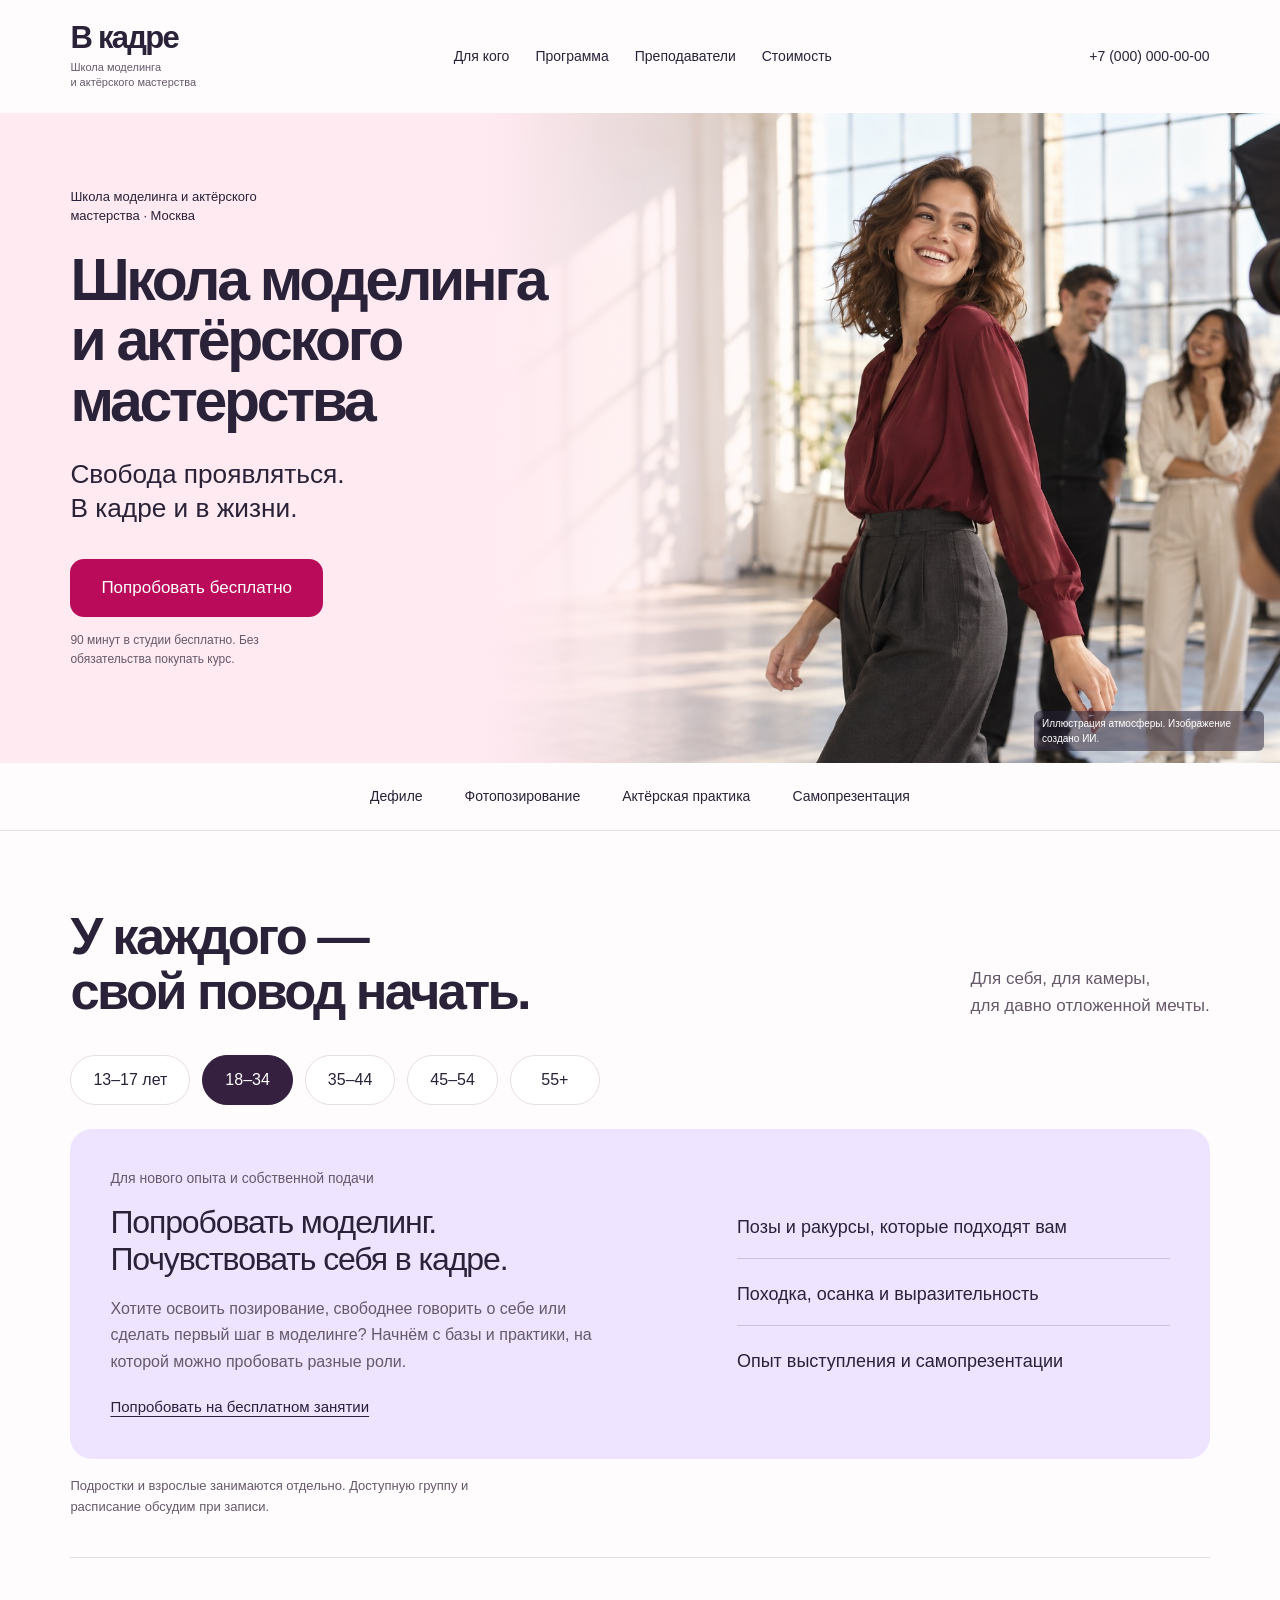
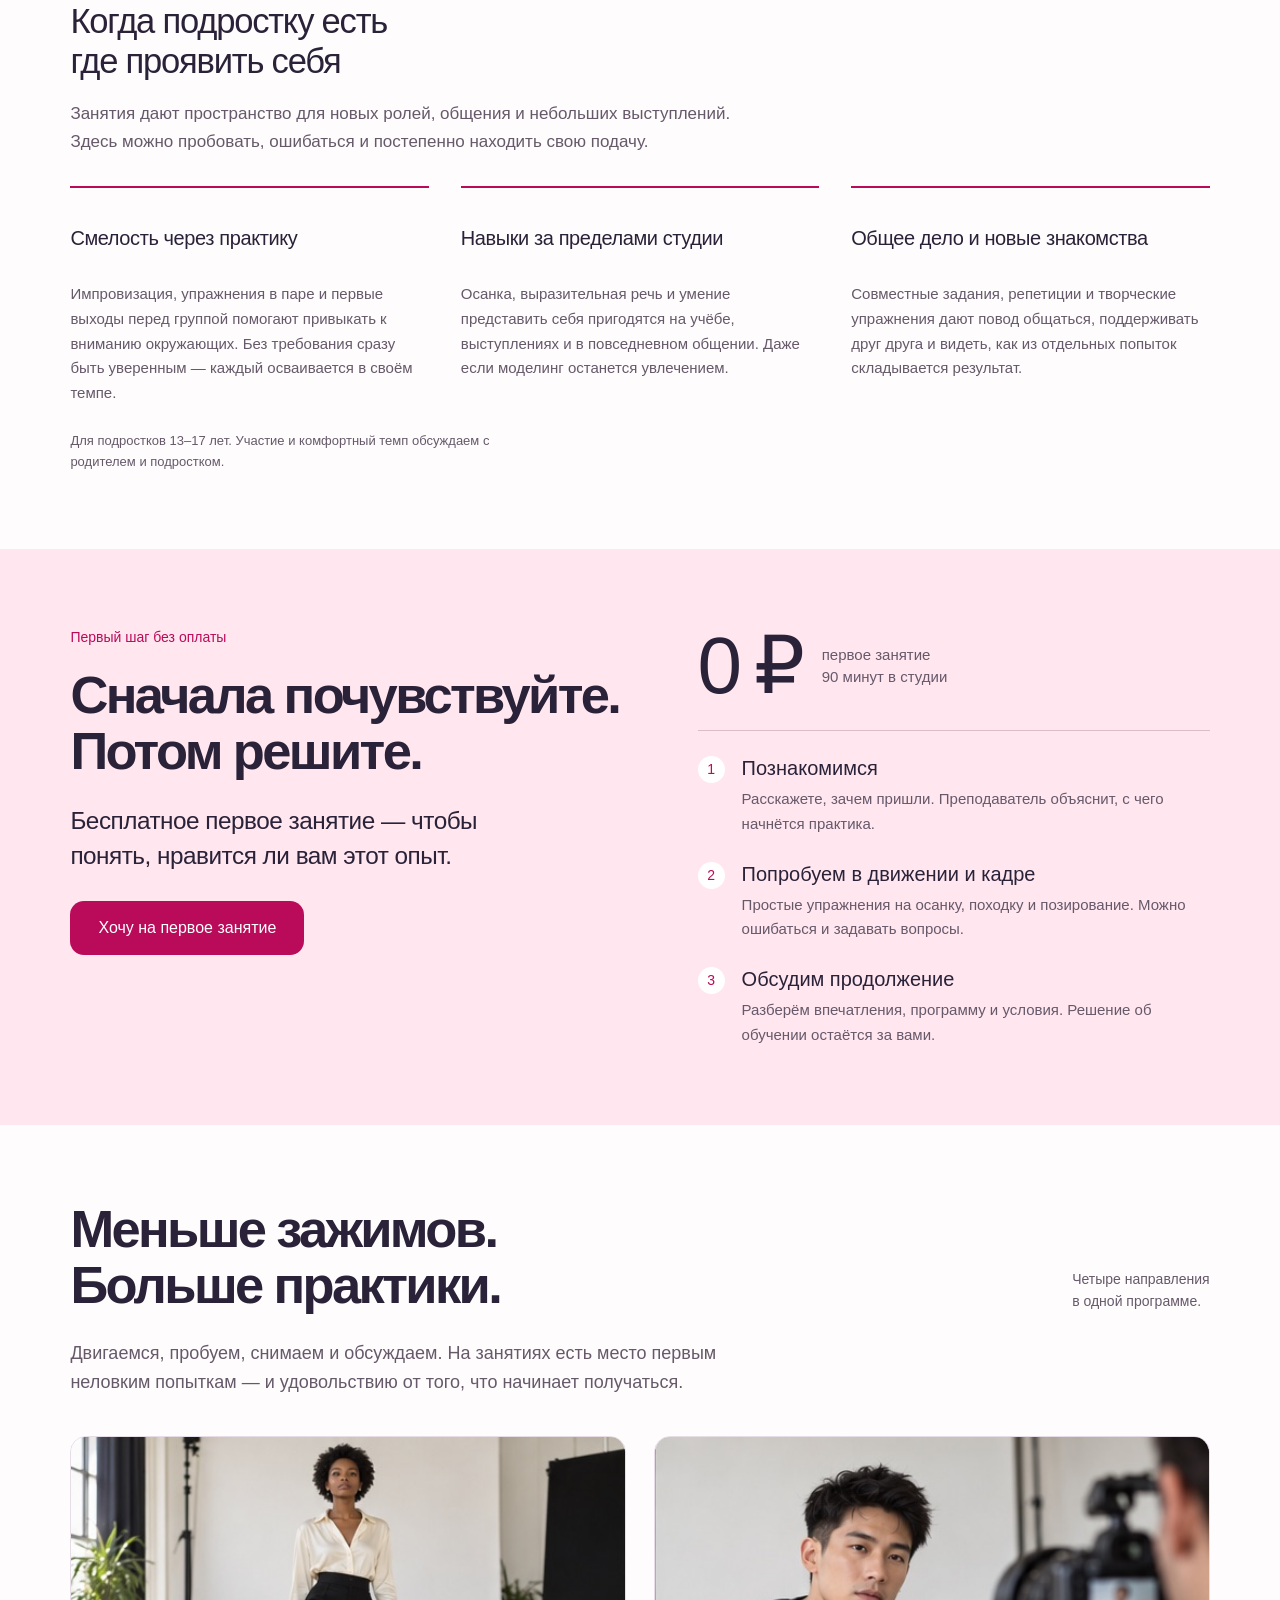
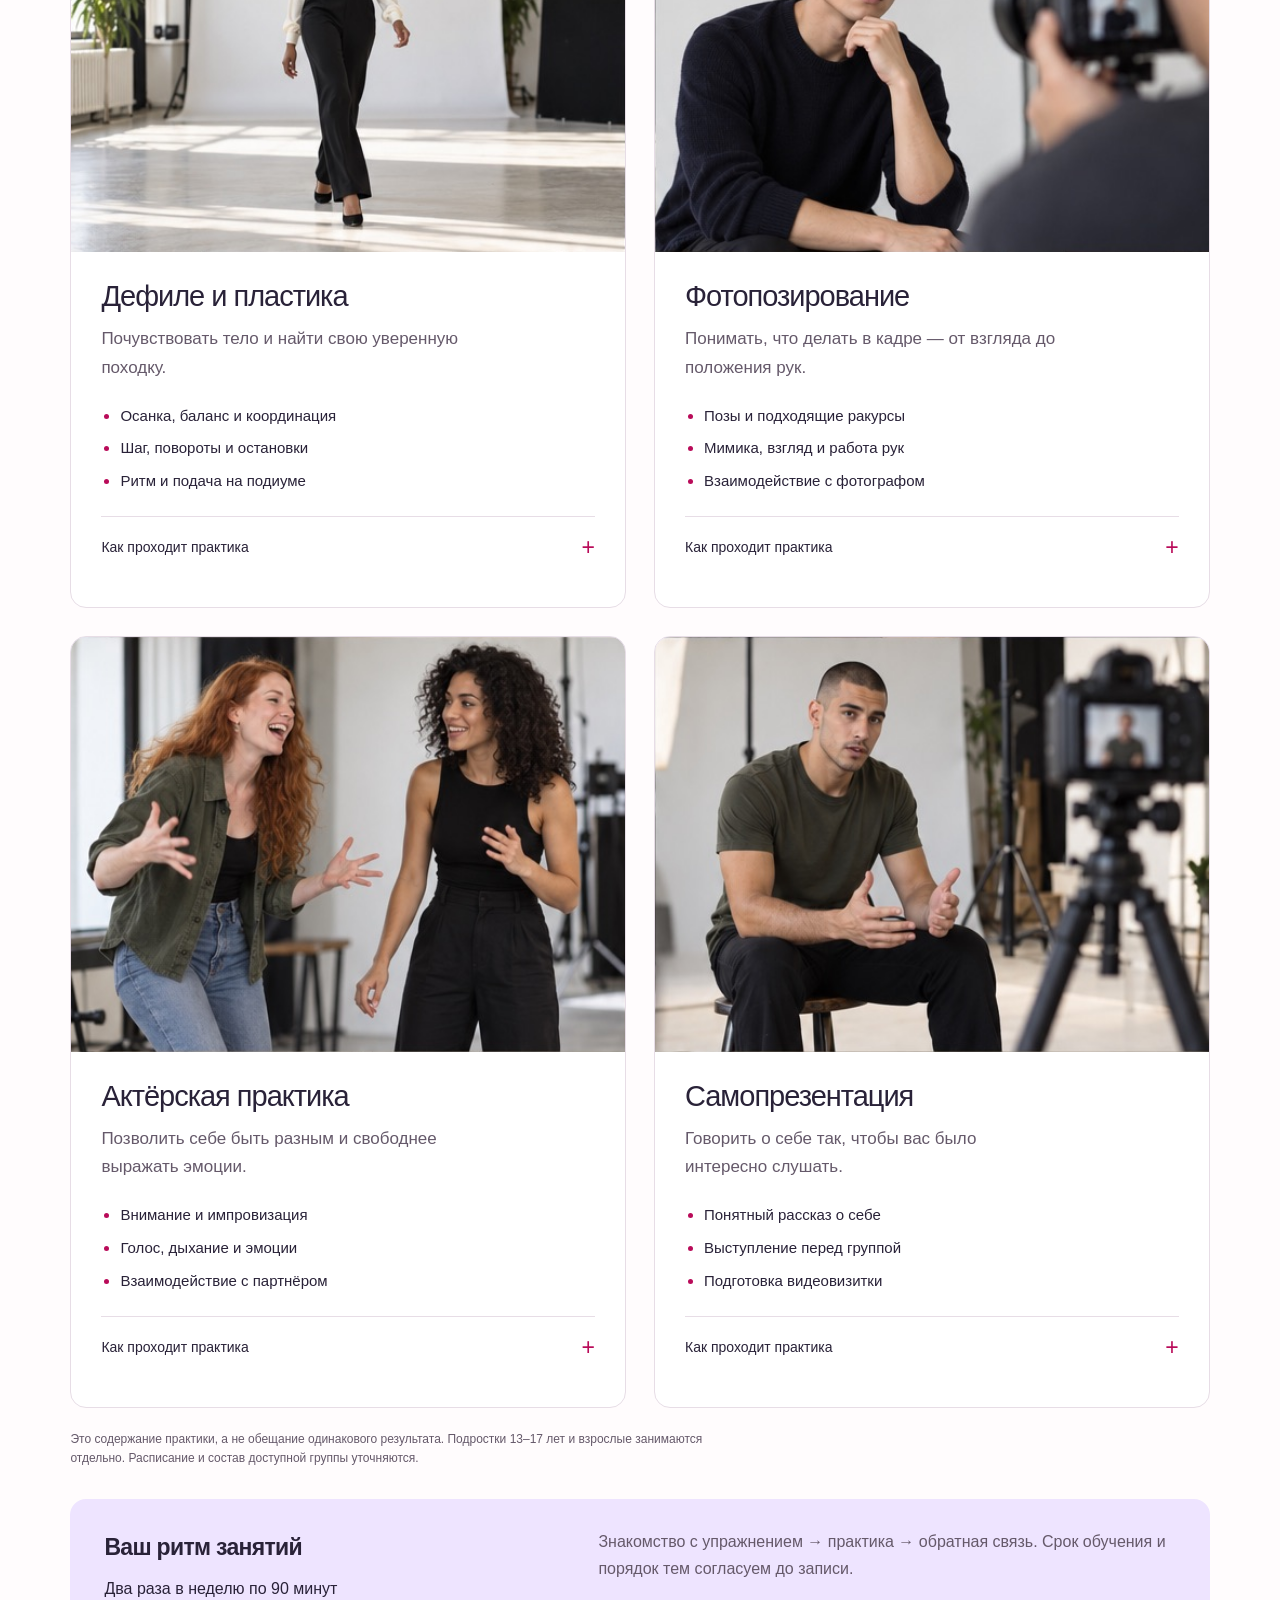
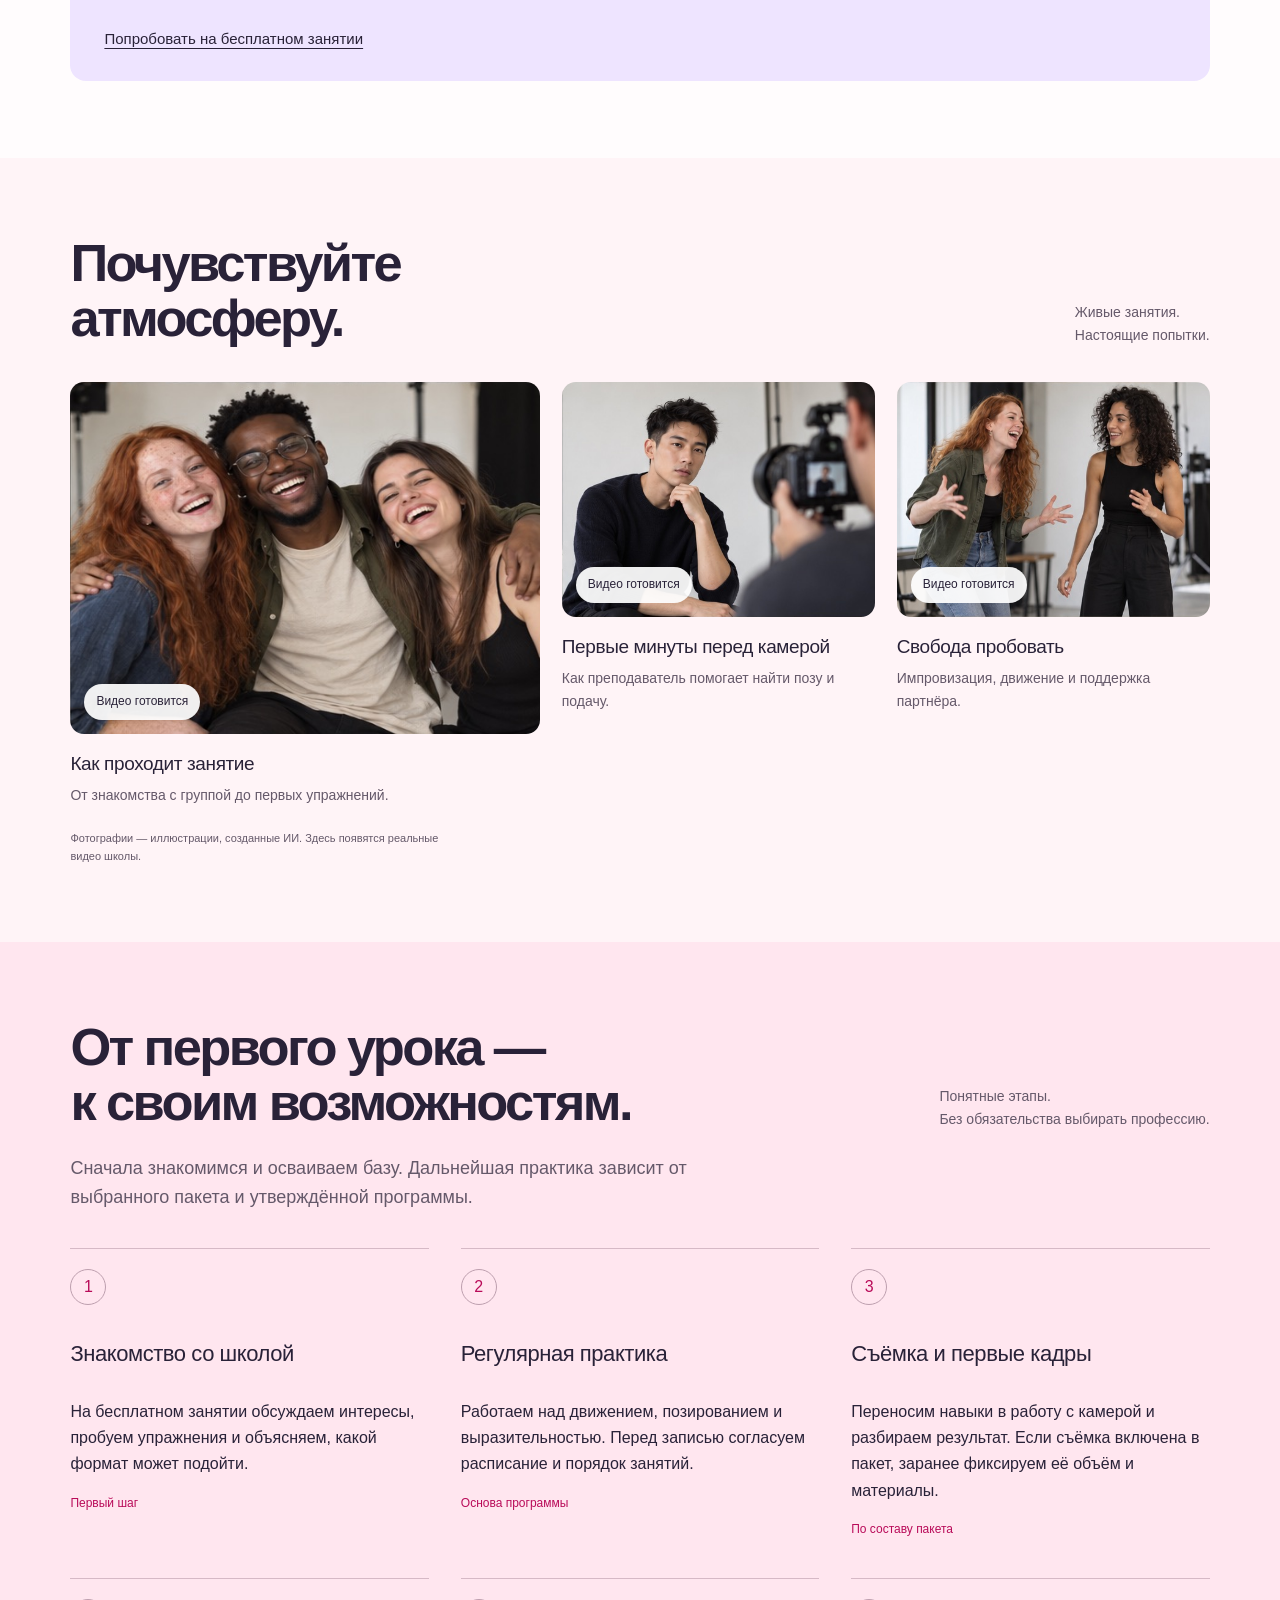
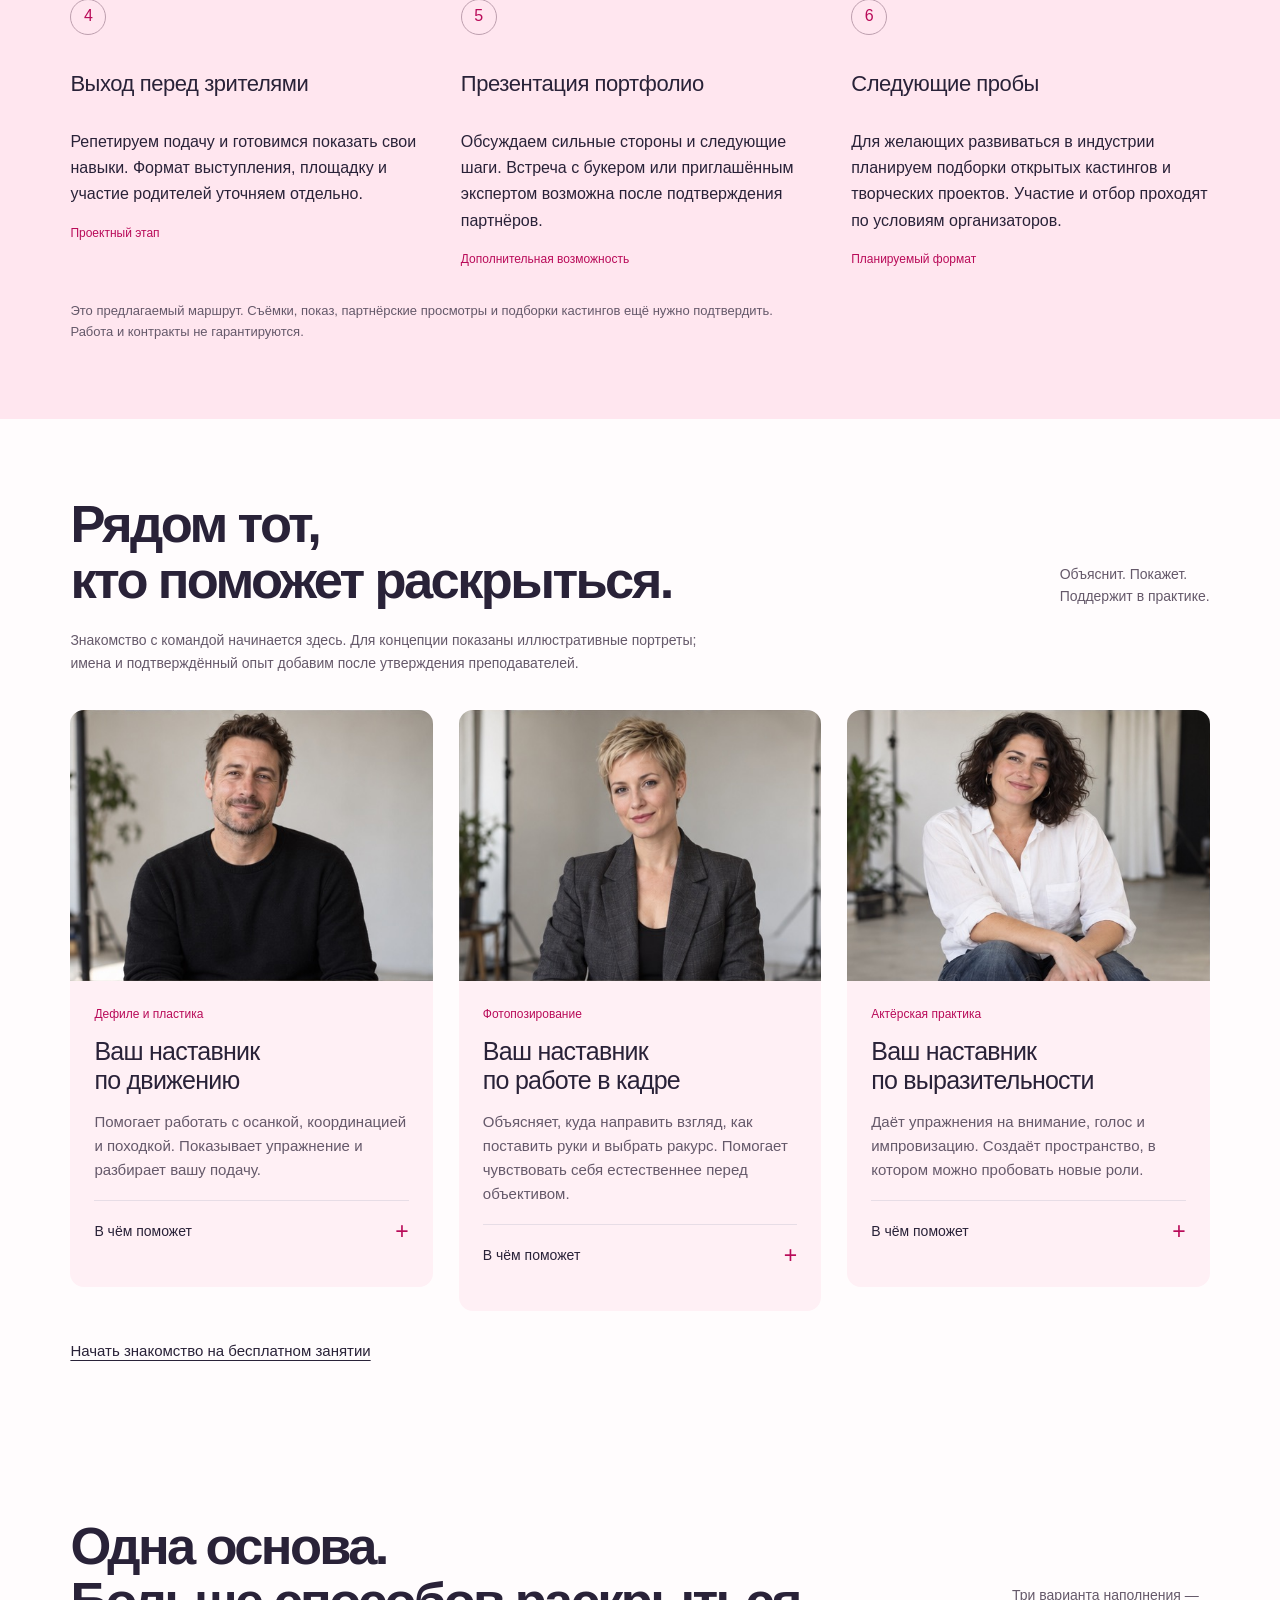
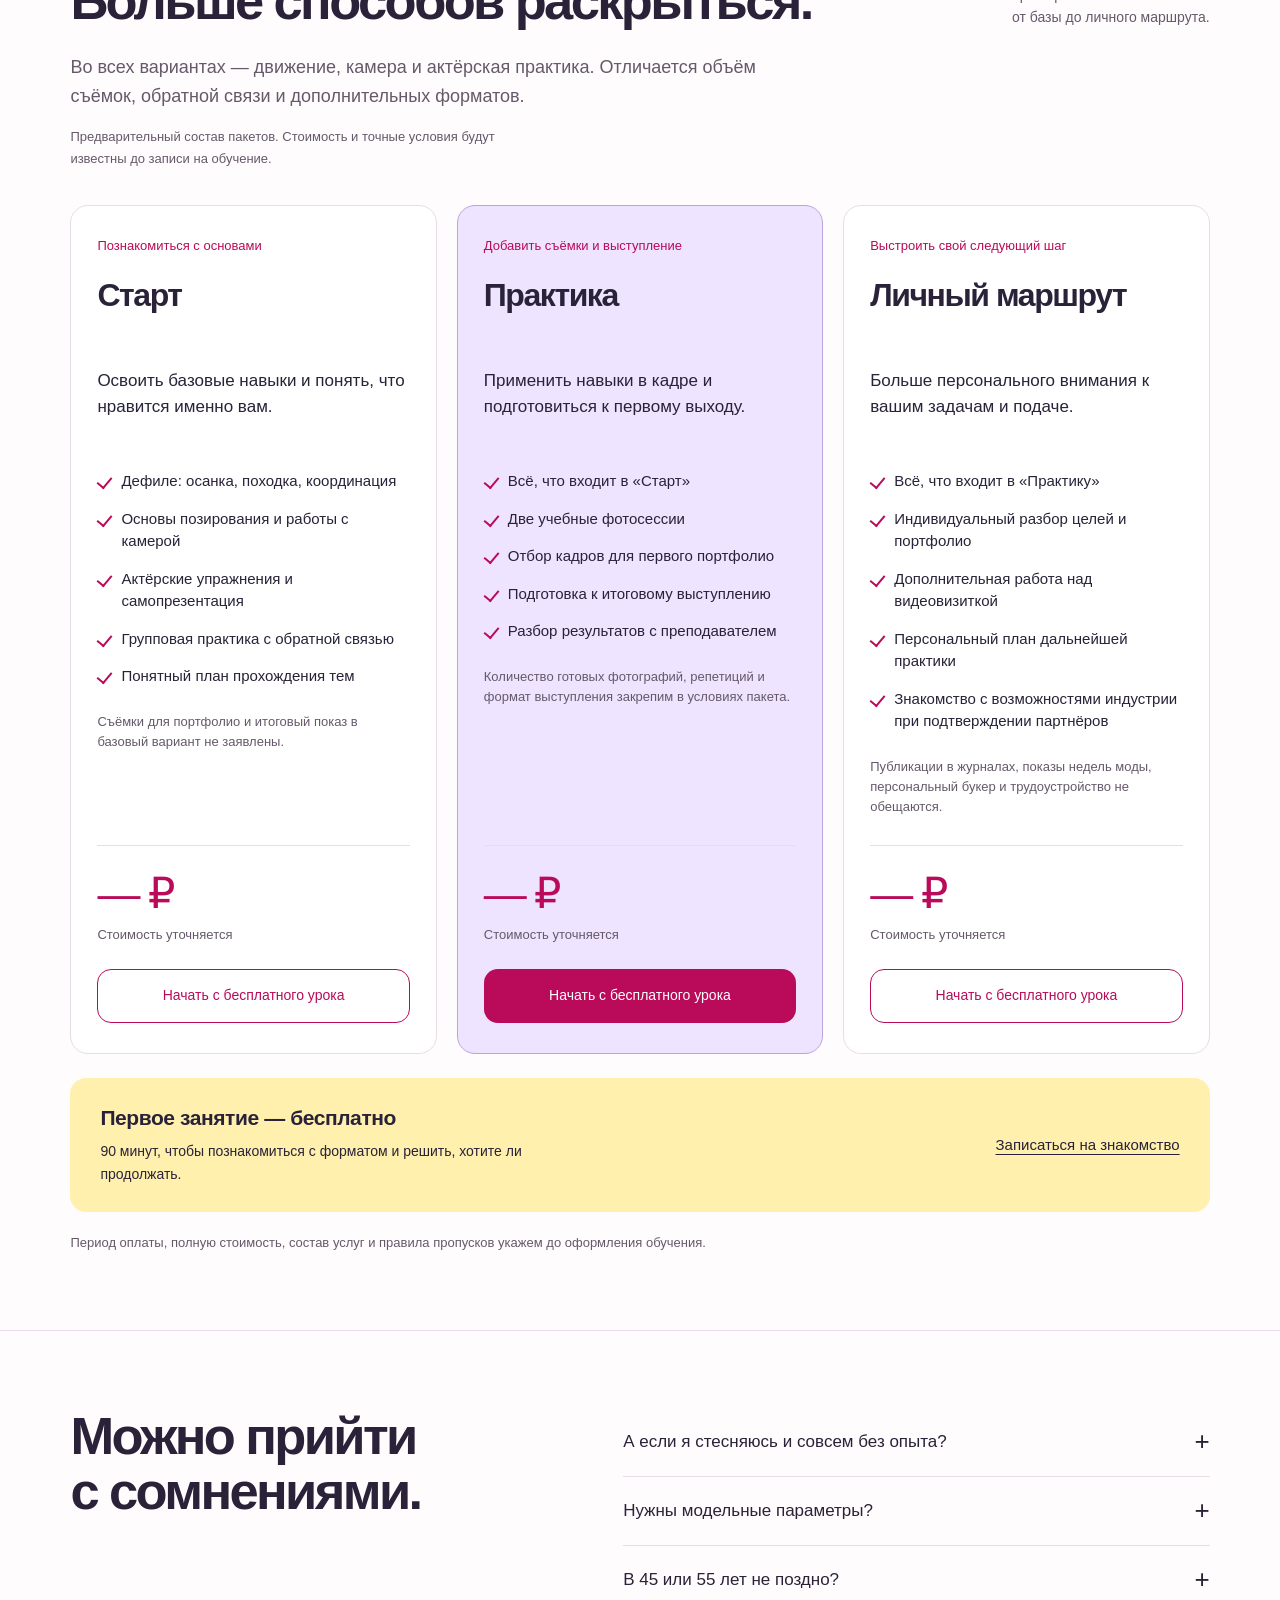
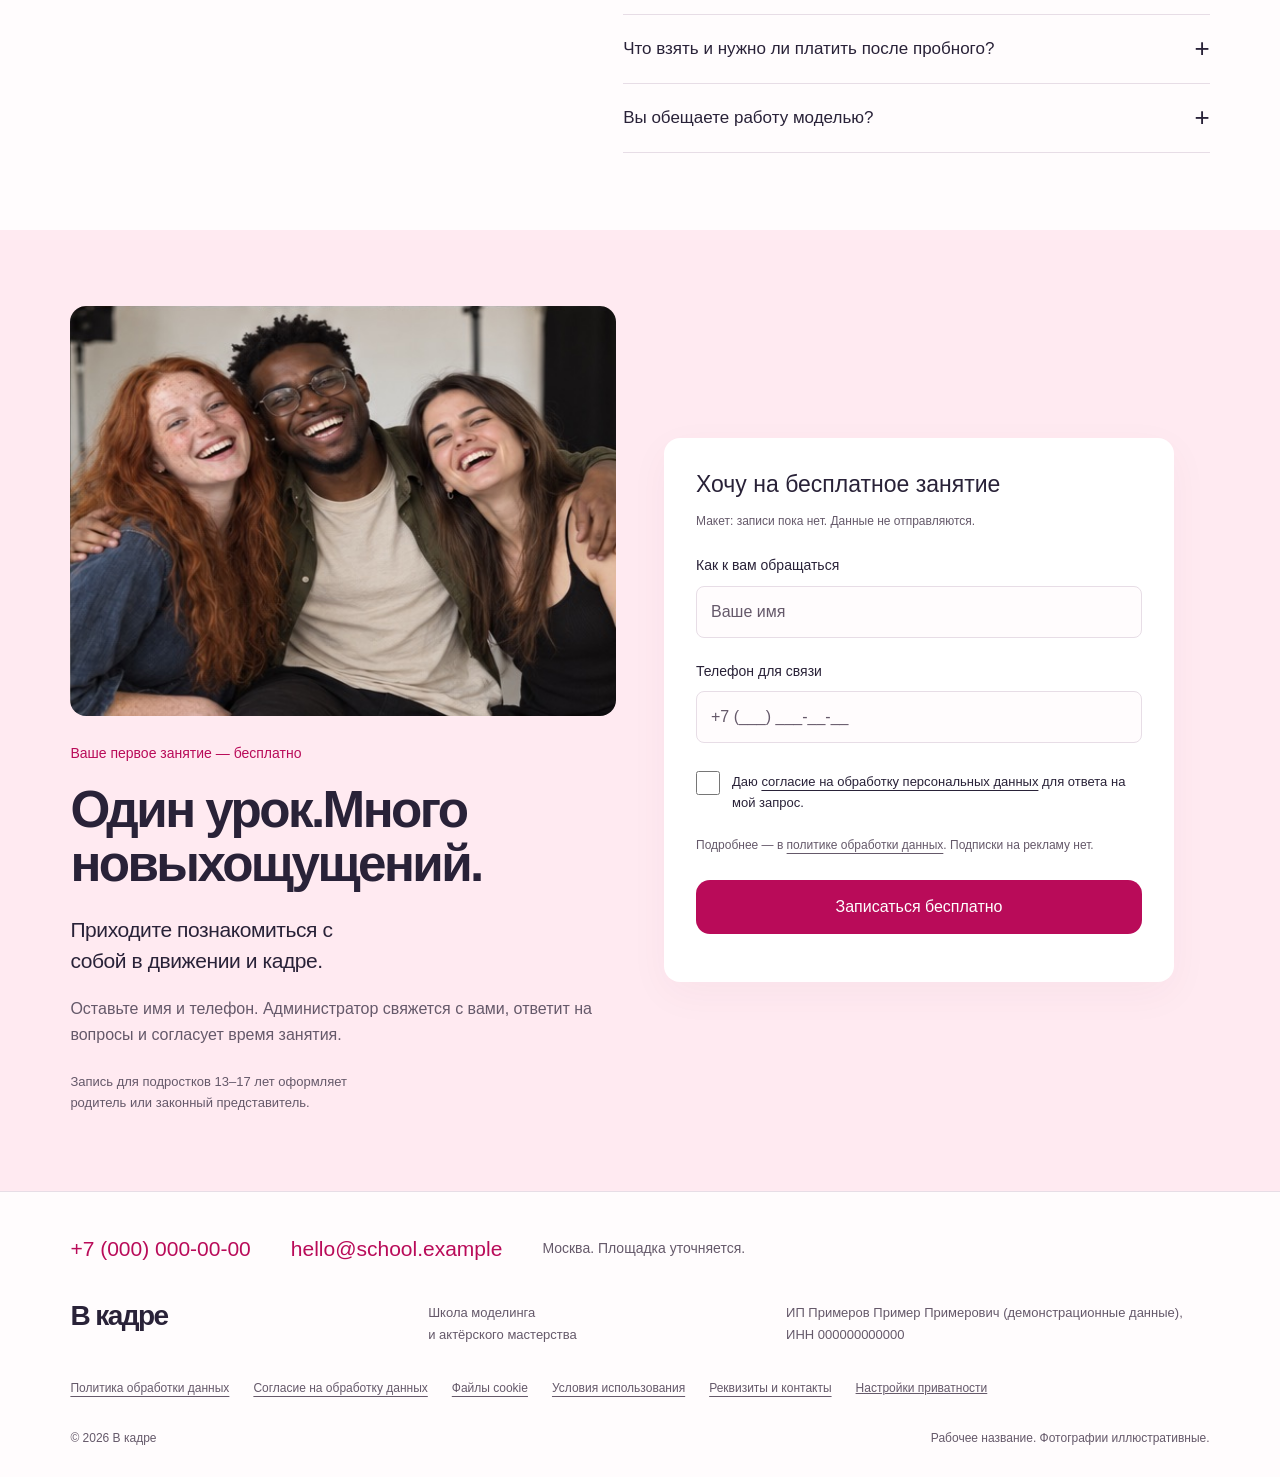
==== index.html @ 5e36ae9a "Build presentation website with responsive programs, teacher portraits and original studio imagery" ====
<!doctype html>
<html lang="ru">
<head>
  <meta charset="utf-8">
  <meta name="viewport" content="width=device-width, initial-scale=1">
  <meta name="description" content="Школа моделинга и актёрского мастерства в Москве. Дефиле, фотопозирование и актёрская практика с нуля. Два раза в неделю по 1,5 часа.">
  <meta name="theme-color" content="#ffe6ef">
  <meta name="robots" content="noindex,nofollow" id="robots">
  <meta property="og:title" content="В кадре — школа моделинга и актёрского мастерства">
  <meta property="og:description" content="Свобода быть в кадре. Практика движения, позирования и выразительности в Москве.">
  <meta property="og:type" content="website"><meta property="og:image" content="https://gwww005-beep.github.io/v-kadre-school/assets/hero-studio.jpg">
  <title>В кадре — школа моделинга и актёрского мастерства в Москве</title>
  <link rel="icon" href="assets/favicon.svg" type="image/svg+xml">
  <link rel="stylesheet" href="ui-v2.css"><link rel="stylesheet" href="v3.css"><link rel="stylesheet" href="v4.css">
  <script src="site-config.js" defer></script>
  <script src="app.js" defer></script><script src="audience.js" defer></script>
<link rel="stylesheet" href="mobile-v5.css"><script src="mobile-v5.js" defer></script><link rel="stylesheet" href="presentation.css"><script src="presentation.js" defer></script></head>
<body>
  <a class="skip-link" href="#main">Перейти к содержанию</a>
  <header class="header">
    <a class="brand" href="./" aria-label="В кадре, на главную">В кадре<span>Школа моделинга<br>и актёрского мастерства</span></a>
    <nav class="desktop-nav" aria-label="Главная навигация"><a href="#audience">Для кого</a><a href="#program">Программа</a><a href="#team">Преподаватели</a><a href="#format">Стоимость</a></nav>
    <a class="header-phone phone-value" href="#contacts">Телефон школы</a>
    <button class="menu-toggle" type="button" aria-expanded="false" aria-controls="mobile-menu">Меню <span aria-hidden="true">☰</span></button>
  </header>
  <nav class="mobile-menu" id="mobile-menu" aria-label="Мобильная навигация" hidden><a href="#audience">Для кого</a><a href="#program">Программа</a><a href="#team">Преподаватели</a><a href="#format">Стоимость</a><a href="#questions">Вопросы</a><a href="#contacts">Контакты</a><a class="phone-value" href="#contacts">Телефон школы</a></nav>
  <main id="main">
    <section class="hero" aria-labelledby="hero-title">
      <div class="hero-copy"><p class="location">Школа моделинга и актёрского мастерства · Москва</p><h1 id="hero-title">&#1064;&#1082;&#1086;&#1083;&#1072; &#1084;&#1086;&#1076;&#1077;&#1083;&#1080;&#1085;&#1075;&#1072;<br>&#1080; &#1072;&#1082;&#1090;&#1105;&#1088;&#1089;&#1082;&#1086;&#1075;&#1086; &#1084;&#1072;&#1089;&#1090;&#1077;&#1088;&#1089;&#1090;&#1074;&#1072;</h1><p class="hero-description">&#1057;&#1074;&#1086;&#1073;&#1086;&#1076;&#1072; &#1087;&#1088;&#1086;&#1103;&#1074;&#1083;&#1103;&#1090;&#1100;&#1089;&#1103;.<br>&#1042; &#1082;&#1072;&#1076;&#1088;&#1077; &#1080; &#1074; &#1078;&#1080;&#1079;&#1085;&#1080;.</p><a class="button button-dark" href="#enquiry">Попробовать бесплатно</a><p class="hero-schedule">90 минут в студии бесплатно. Без обязательства покупать курс.</p></div>
      <figure class="hero-visual"><img class="hero-image" src="assets/hero-studio.jpg" alt="Иллюстрация: взрослые участники смеются во время совместного упражнения в студии" width="1536" height="1024" fetchpriority="high"><figcaption>Иллюстрация атмосферы. Изображение создано ИИ.</figcaption><span class="hero-sticker">Можно<br>без опыта</span></figure>
    </section>
    <div class="intro-strip"><span>Дефиле</span><span>Фотопозирование</span><span>Актёрская практика</span><span>Самопрезентация</span></div>
    <section class="audience section" id="audience" aria-labelledby="audience-title"><div class="section-top"><h2 id="audience-title">У каждого —<br>свой повод начать.</h2><p class="section-aside">Для себя, для камеры,<br>для давно отложенной мечты.</p></div><div class="audience-tabs" role="tablist" aria-label="Выберите возраст"><button type="button" role="tab" id="age-tab-teen" aria-controls="age-panel" aria-selected="false" tabindex="-1" data-age="teen">13–17 лет</button><button type="button" role="tab" id="age-tab-young" aria-controls="age-panel" aria-selected="true" data-age="young">18–34</button><button type="button" role="tab" id="age-tab-adult" aria-controls="age-panel" aria-selected="false" tabindex="-1" data-age="adult">35–44</button><button type="button" role="tab" id="age-tab-mature" aria-controls="age-panel" aria-selected="false" tabindex="-1" data-age="mature">45–54</button><button type="button" role="tab" id="age-tab-silver" aria-controls="age-panel" aria-selected="false" tabindex="-1" data-age="silver">55+</button></div><div class="audience-panel" id="age-panel" role="tabpanel" aria-labelledby="age-tab-young" tabindex="0"><div><p class="audience-kicker" id="age-kicker">Для нового опыта и собственной подачи</p><h3 id="age-title">Попробовать моделинг.<br>Почувствовать себя в кадре.</h3><p id="age-copy">Хотите освоить позирование, свободнее говорить о себе или сделать первый шаг в моделинге? Начнём с базы и практики, на которой можно пробовать разные роли.</p><a class="text-link" href="#enquiry">Попробовать на бесплатном занятии</a></div><ul id="age-benefits"><li>Позы и ракурсы, которые подходят вам</li><li>Походка, осанка и выразительность</li><li>Опыт выступления и самопрезентации</li></ul></div><p class="small-note">Подростки и взрослые занимаются отдельно. Доступную группу и расписание обсудим при записи.</p><div class="parents-block" id="parents"><h3>Когда подростку есть где проявить себя</h3><p class="parents-intro">Занятия дают пространство для новых ролей, общения и небольших выступлений. Здесь можно пробовать, ошибаться и постепенно находить свою подачу.</p><div class="parents-grid"><article><h4>Смелость через практику</h4><p>Импровизация, упражнения в паре и первые выходы перед группой помогают привыкать к вниманию окружающих. Без требования сразу быть уверенным — каждый осваивается в своём темпе.</p></article><article><h4>Навыки за пределами студии</h4><p>Осанка, выразительная речь и умение представить себя пригодятся на учёбе, выступлениях и в повседневном общении. Даже если моделинг останется увлечением.</p></article><article><h4>Общее дело и новые знакомства</h4><p>Совместные задания, репетиции и творческие упражнения дают повод общаться, поддерживать друг друга и видеть, как из отдельных попыток складывается результат.</p></article></div><p class="small-note">Для подростков 13–17 лет. Участие и комфортный темп обсуждаем с родителем и подростком.</p></div>
</section>
    <section class="trial section" id="trial" aria-labelledby="trial-title"><div><p class="section-label">Первый шаг без оплаты</p><h2 id="trial-title">Сначала почувствуйте.<br>Потом решите.</h2><p class="lead">Бесплатное первое занятие — чтобы понять, нравится ли вам этот опыт.</p><a class="button button-dark" href="#enquiry">Хочу на первое занятие</a></div><div class="trial-plan"><div class="trial-price"><strong>0 ₽</strong><span>первое занятие<br>90 минут в студии</span></div><ol><li><h3>Познакомимся</h3><p>Расскажете, зачем пришли. Преподаватель объяснит, с чего начнётся практика.</p></li><li><h3>Попробуем в движении и кадре</h3><p>Простые упражнения на осанку, походку и позирование. Можно ошибаться и задавать вопросы.</p></li><li><h3>Обсудим продолжение</h3><p>Разберём впечатления, программу и условия. Решение об обучении остаётся за вами.</p></li></ol></div></section>
    <section class="program section" id="program" aria-labelledby="program-title">
 <div class="section-top"><h2 id="program-title">Меньше зажимов.<br>Больше практики.</h2><p class="section-aside">Четыре направления<br>в одной программе.</p></div>
 <p class="program-intro">Двигаемся, пробуем, снимаем и обсуждаем. На занятиях есть место первым неловким попыткам — и удовольствию от того, что начинает получаться.</p>
 <div class="module-tabs" role="tablist" aria-label="Направления программы" hidden></div>
 <div class="module-grid">
  <article class="module-card" data-module="Дефиле"><div class="photo-tile tile-0" role="img" aria-label="Иллюстрация практики походки и осанки в студии"></div><div class="module-copy"><h3>Дефиле и пластика</h3><p>Почувствовать тело и найти свою уверенную походку.</p><ul><li>Осанка, баланс и координация</li><li>Шаг, повороты и остановки</li><li>Ритм и подача на подиуме</li></ul><details><summary>Как проходит практика</summary><p>Начинаем с разминки и простых проходок. Соединяем шаги, меняем темп, учимся останавливаться и разворачиваться. Преподаватель помогает заметить привычки в движении и даёт конкретные упражнения.</p><p><strong>Что попробуете:</strong> небольшую проходку с поворотом и собственной подачей.</p></details></div></article>
  <article class="module-card" data-module="Камера"><div class="photo-tile tile-1" role="img" aria-label="Иллюстрация работы взрослого участника перед камерой"></div><div class="module-copy"><h3>Фотопозирование</h3><p>Понимать, что делать в кадре — от взгляда до положения рук.</p><ul><li>Позы и подходящие ракурсы</li><li>Мимика, взгляд и работа рук</li><li>Взаимодействие с фотографом</li></ul><details><summary>Как проходит практика</summary><p>Пробуем позы стоя и сидя, работаем с направлением света и выражением лица. Смотрим учебные кадры и разбираем, как небольшое изменение движения влияет на фотографию.</p><p><strong>Что попробуете:</strong> несколько разных образов и поз, которые можно повторить на следующей съёмке.</p></details></div></article>
  <article class="module-card" data-module="Актёрское"><div class="photo-tile tile-2" role="img" aria-label="Иллюстрация совместного актёрского упражнения взрослых"></div><div class="module-copy"><h3>Актёрская практика</h3><p>Позволить себе быть разным и свободнее выражать эмоции.</p><ul><li>Внимание и импровизация</li><li>Голос, дыхание и эмоции</li><li>Взаимодействие с партнёром</li></ul><details><summary>Как проходит практика</summary><p>Выполняем упражнения на внимание, пробуем короткие этюды и реакции на партнёра. Учимся слышать друг друга, выражать состояние через голос и движение, продолжать сцену без готового сценария.</p><p><strong>Что попробуете:</strong> короткую импровизацию в паре или перед группой.</p></details></div></article>
  <article class="module-card" data-module="О себе"><div class="photo-tile tile-3" role="img" aria-label="Иллюстрация записи самопрезентации перед камерой"></div><div class="module-copy"><h3>Самопрезентация</h3><p>Говорить о себе так, чтобы вас было интересно слушать.</p><ul><li>Понятный рассказ о себе</li><li>Выступление перед группой</li><li>Подготовка видеовизитки</li></ul><details><summary>Как проходит практика</summary><p>Выбираем, что важно рассказать о себе. Работаем над темпом речи, паузами, взглядом и жестами. Пробуем выступить и записать короткое представление, затем обсуждаем впечатление.</p><p><strong>Что попробуете:</strong> самопрезентацию, которую можно доработать для знакомства, выступления или кастинга.</p></details></div></article>
 </div><p class="small-note">Это содержание практики, а не обещание одинакового результата. Подростки 13–17 лет и взрослые занимаются отдельно. Расписание и состав доступной группы уточняются.</p>
 <div class="lesson-rhythm"><p><strong>Ваш ритм занятий</strong><span>Два раза в неделю по 90 минут</span></p><p>Знакомство с упражнением → практика → обратная связь. Срок обучения и порядок тем согласуем до записи.</p><a class="text-link" href="#enquiry">Попробовать на бесплатном занятии</a></div>
</section>
<section class="video-section section" aria-labelledby="video-title"><div class="section-top"><h2 id="video-title">Почувствуйте<br>атмосферу.</h2><p class="section-aside">Живые занятия.<br>Настоящие попытки.</p></div><div class="film-grid"><article class="film-card"><div class="photo-tile tile-7 film-cover" role="img" aria-label="Иллюстрация дружеской атмосферы после занятия"><span class="film-badge">Видео готовится</span></div><h3>Как проходит занятие</h3><p>От знакомства с группой до первых упражнений.</p></article><article class="film-card"><div class="photo-tile tile-1 film-cover" role="img" aria-label="Иллюстрация практики перед камерой"><span class="film-badge">Видео готовится</span></div><h3>Первые минуты перед камерой</h3><p>Как преподаватель помогает найти позу и подачу.</p></article><article class="film-card"><div class="photo-tile tile-2 film-cover" role="img" aria-label="Иллюстрация актёрской практики"><span class="film-badge">Видео готовится</span></div><h3>Свобода пробовать</h3><p>Импровизация, движение и поддержка партнёра.</p></article></div><p class="small-note">Фотографии — иллюстрации, созданные ИИ. Здесь появятся реальные видео школы.</p></section>

        <section class="journey section" id="journey" aria-labelledby="journey-title"><div class="section-top"><h2 id="journey-title">От первого урока —<br>к своим возможностям.</h2><p class="section-aside">Понятные этапы.<br>Без обязательства выбирать профессию.</p></div><p class="journey-intro">Сначала знакомимся и осваиваем базу. Дальнейшая практика зависит от выбранного пакета и утверждённой программы.</p><ol class="journey-grid"><li><span class="step-number" aria-hidden="true">1</span><h3>Знакомство со школой</h3><p>На бесплатном занятии обсуждаем интересы, пробуем упражнения и объясняем, какой формат может подойти.</p><span class="step-status">Первый шаг</span></li><li><span class="step-number" aria-hidden="true">2</span><h3>Регулярная практика</h3><p>Работаем над движением, позированием и выразительностью. Перед записью согласуем расписание и порядок занятий.</p><span class="step-status">Основа программы</span></li><li><span class="step-number" aria-hidden="true">3</span><h3>Съёмка и первые кадры</h3><p>Переносим навыки в работу с камерой и разбираем результат. Если съёмка включена в пакет, заранее фиксируем её объём и материалы.</p><span class="step-status">По составу пакета</span></li><li><span class="step-number" aria-hidden="true">4</span><h3>Выход перед зрителями</h3><p>Репетируем подачу и готовимся показать свои навыки. Формат выступления, площадку и участие родителей уточняем отдельно.</p><span class="step-status">Проектный этап</span></li><li><span class="step-number" aria-hidden="true">5</span><h3>Презентация портфолио</h3><p>Обсуждаем сильные стороны и следующие шаги. Встреча с букером или приглашённым экспертом возможна после подтверждения партнёров.</p><span class="step-status">Дополнительная возможность</span></li><li><span class="step-number" aria-hidden="true">6</span><h3>Следующие пробы</h3><p>Для желающих развиваться в индустрии планируем подборки открытых кастингов и творческих проектов. Участие и отбор проходят по условиям организаторов.</p><span class="step-status">Планируемый формат</span></li></ol><p class="small-note">Это предлагаемый маршрут. Съёмки, показ, партнёрские просмотры и подборки кастингов ещё нужно подтвердить. Работа и контракты не гарантируются.</p></section>
<section class="teachers section" id="team" aria-labelledby="teachers-title"><div class="section-top"><h2 id="teachers-title">Рядом тот,<br>кто поможет раскрыться.</h2><p class="section-aside">Объяснит. Покажет.<br>Поддержит в практике.</p></div><p class="teacher-notice">Знакомство с командой начинается здесь. Для концепции показаны иллюстративные портреты; имена и подтверждённый опыт добавим после утверждения преподавателей.</p><div class="mentor-grid" id="team-content">
 <article class="mentor-card"><div class="photo-tile tile-4 mentor-photo" role="img" aria-label="Иллюстративный портрет преподавателя дефиле"></div><div class="mentor-copy"><p class="mentor-role">Дефиле и пластика</p><h3>Ваш наставник<br>по движению</h3><p>Помогает работать с осанкой, координацией и походкой. Показывает упражнение и разбирает вашу подачу.</p><details><summary>В чём поможет</summary><p>Замечать положение тела, двигаться в разном темпе, соединять шаги и повороты. Обратная связь — по конкретным движениям, без сравнения с другими участниками.</p></details></div></article>
 <article class="mentor-card"><div class="photo-tile tile-5 mentor-photo" role="img" aria-label="Иллюстративный портрет преподавателя фотопозирования"></div><div class="mentor-copy"><p class="mentor-role">Фотопозирование</p><h3>Ваш наставник<br>по работе в кадре</h3><p>Объясняет, куда направить взгляд, как поставить руки и выбрать ракурс. Помогает чувствовать себя естественнее перед объективом.</p><details><summary>В чём поможет</summary><p>Попробовать разные позы, работать с мимикой и находить выразительные детали. Вместе разбираете учебные кадры и решаете, что попробовать дальше.</p></details></div></article>
 <article class="mentor-card"><div class="photo-tile tile-6 mentor-photo" role="img" aria-label="Иллюстративный портрет преподавателя актёрского мастерства"></div><div class="mentor-copy"><p class="mentor-role">Актёрская практика</p><h3>Ваш наставник<br>по выразительности</h3><p>Даёт упражнения на внимание, голос и импровизацию. Создаёт пространство, в котором можно пробовать новые роли.</p><details><summary>В чём поможет</summary><p>Слышать партнёра, выражать эмоции, использовать паузы и интонацию. Пробовать короткие выступления и постепенно привыкать к вниманию группы.</p></details></div></article>
 </div><p class="mobile-swipe-hint">Листайте, чтобы познакомиться со всеми преподавателями</p><a class="text-link mentor-cta" href="#enquiry">Начать знакомство на бесплатном занятии</a></section>

        <section class="packages section" id="format" aria-labelledby="packages-title"><div class="section-top"><h2 id="packages-title">Одна основа.<br>Больше способов раскрыться.</h2><p class="section-aside">Три варианта наполнения —<br>от базы до личного маршрута.</p></div><p class="packages-intro">Во всех вариантах — движение, камера и актёрская практика. Отличается объём съёмок, обратной связи и дополнительных форматов.</p><p class="package-draft-note">Предварительный состав пакетов. Стоимость и точные условия будут известны до записи на обучение.</p><div class="package-grid"><article class="package-card" aria-labelledby="package-start"><p class="package-kicker">Познакомиться с основами</p><h3 id="package-start">Старт</h3><p class="package-promise">Освоить базовые навыки и понять, что нравится именно вам.</p><ul class="package-features"><li>Дефиле: осанка, походка, координация</li><li>Основы позирования и работы с камерой</li><li>Актёрские упражнения и самопрезентация</li><li>Групповая практика с обратной связью</li><li>Понятный план прохождения тем</li></ul><p class="package-scope">Съёмки для портфолио и итоговый показ в базовый вариант не заявлены.</p><div class="package-bottom"><p class="package-price" data-plan-price="start">— ₽</p><p class="package-period" data-plan-period="start">Стоимость уточняется</p><a class="button button-outline" href="#enquiry">Начать с бесплатного урока</a></div></article><article class="package-card package-featured" aria-labelledby="package-practice"><p class="package-kicker">Добавить съёмки и выступление</p><h3 id="package-practice">Практика</h3><p class="package-promise">Применить навыки в кадре и подготовиться к первому выходу.</p><ul class="package-features"><li>Всё, что входит в «Старт»</li><li>Две учебные фотосессии</li><li>Отбор кадров для первого портфолио</li><li>Подготовка к итоговому выступлению</li><li>Разбор результатов с преподавателем</li></ul><p class="package-scope">Количество готовых фотографий, репетиций и формат выступления закрепим в условиях пакета.</p><div class="package-bottom"><p class="package-price" data-plan-price="practice">— ₽</p><p class="package-period" data-plan-period="practice">Стоимость уточняется</p><a class="button button-dark" href="#enquiry">Начать с бесплатного урока</a></div></article><article class="package-card" aria-labelledby="package-direction"><p class="package-kicker">Выстроить свой следующий шаг</p><h3 id="package-direction">Личный маршрут</h3><p class="package-promise">Больше персонального внимания к вашим задачам и подаче.</p><ul class="package-features"><li>Всё, что входит в «Практику»</li><li>Индивидуальный разбор целей и портфолио</li><li>Дополнительная работа над видеовизиткой</li><li>Персональный план дальнейшей практики</li><li>Знакомство с возможностями индустрии при подтверждении партнёров</li></ul><p class="package-scope">Публикации в журналах, показы недель моды, персональный букер и трудоустройство не обещаются.</p><div class="package-bottom"><p class="package-price" data-plan-price="direction">— ₽</p><p class="package-period" data-plan-period="direction">Стоимость уточняется</p><a class="button button-outline" href="#enquiry">Начать с бесплатного урока</a></div></article></div><div class="package-first-step"><p><strong>Первое занятие — бесплатно</strong><span>90 минут, чтобы познакомиться с форматом и решить, хотите ли продолжать.</span></p><a href="#enquiry">Записаться на знакомство</a></div><p class="small-note">Период оплаты, полную стоимость, состав услуг и правила пропусков укажем до оформления обучения.</p></section>
<section class="questions section" id="questions" aria-labelledby="faq-title"><h2 id="faq-title">Можно прийти<br>с сомнениями.</h2><div class="faq-list"><details><summary>А если я стесняюсь и совсем без опыта?<span aria-hidden="true">+</span></summary><p>С этого и можно начать. На первом занятии познакомимся с вашей подготовкой и предложим простые упражнения. Не нужно заранее уметь позировать или выступать.</p></details><details><summary>Нужны модельные параметры?<span aria-hidden="true">+</span></summary><p>Для обучения позированию, движению и самопрезентации подиумные параметры не являются целью. Условия участия в конкретной группе обсудим до записи. Кастинги на работу — отдельная история.</p></details><details><summary>В 45 или 55 лет не поздно?<span aria-hidden="true">+</span></summary><p>Осваивать новые навыки и творческую практику можно в разном возрасте. Обсудим вашу цель, комфортный темп и доступную группу. Подростки и взрослые занимаются отдельно.</p></details><details><summary>Что взять и нужно ли платить после пробного?<span aria-hidden="true">+</span></summary><p>Удобную одежду и сменную обувь; детали уточним при подтверждении записи. Первое занятие бесплатно, покупать курс после него необязательно.</p></details><details><summary>Вы обещаете работу моделью?<span aria-hidden="true">+</span></summary><p>Нет. Мы предлагаем обучение навыкам. Коммерческие съёмки, контракты и заработок не гарантируются.</p></details></div></section>
    <section class="enquiry section" id="enquiry" aria-labelledby="enquiry-title"><div class="enquiry-copy"><div class="photo-tile tile-7 enquiry-atmosphere" role="img" aria-label="Creative workshop atmosphere, AI illustration"></div><p class="section-label">Ваше первое занятие — бесплатно</p><h2 id="enquiry-title">Один урок.<br>Много новых<br>ощущений.</h2><p class="lead">Приходите познакомиться с собой в движении и кадре.</p><p class="enquiry-followup">Оставьте имя и телефон. Администратор свяжется с вами, ответит на вопросы и согласует время занятия.</p><p class="small-note">Запись для подростков 13–17 лет оформляет родитель или законный представитель.</p></div><form id="lead-form" class="lead-form" novalidate><h3>Хочу на бесплатное занятие</h3><p class="form-preview-note" id="form-readiness">Макет: записи пока нет. Данные не отправляются.</p><label for="name">Как к вам обращаться</label><input id="name" name="name" autocomplete="given-name" maxlength="80" placeholder="Ваше имя" aria-describedby="name-error" required><p class="field-error" id="name-error" hidden></p><label for="phone">Телефон для связи</label><input id="phone" name="phone" type="tel" inputmode="tel" autocomplete="tel" maxlength="24" placeholder="+7 (___) ___-__-__" aria-describedby="phone-error" required><p class="field-error" id="phone-error" hidden></p><div class="honeypot" aria-hidden="true"><label for="website">Оставьте поле пустым</label><input id="website" name="website" autocomplete="off" tabindex="-1"></div><label class="consent-control"><input name="consent" id="consent" type="checkbox" aria-describedby="consent-error" required><span>Даю <a href="consent.html" target="_blank" rel="noopener">согласие на обработку персональных данных</a> для ответа на мой запрос.</span></label><p class="field-error" id="consent-error" hidden></p><p class="privacy-hint">Подробнее — в <a href="privacy.html" target="_blank" rel="noopener">политике обработки данных</a>. Подписки на рекламу нет.</p><button class="button button-dark" id="submit-lead" type="submit">Записаться бесплатно</button><p id="form-status" class="form-status" role="status" aria-live="polite"></p><noscript><p>Для формы нужен JavaScript.</p></noscript></form></section>
  </main>
  <footer class="footer" id="contacts"><div class="footer-contact"><a class="phone-value" href="#enquiry">Phone</a><span class="email-value">Email</span><p class="studio-value">Moscow</p></div><div class="footer-top"><a class="brand" href="./">В кадре</a><p>Школа моделинга<br>и актёрского мастерства</p><p class="operator-label">Реквизиты оператора будут опубликованы до открытия записи.</p></div><div class="footer-links"><a href="privacy.html">Политика обработки данных</a><a href="consent.html">Согласие на обработку данных</a><a href="cookies.html">Файлы cookie</a><a href="terms.html">Условия использования</a><a href="details.html">Реквизиты и контакты</a><button type="button" data-privacy-open>Настройки приватности</button></div><div class="footer-bottom"><span>© <span id="year">2026</span> В кадре</span><span>Рабочее название. Фотографии иллюстративные.</span></div></footer>
  <div class="mobile-action"><a class="phone-value mobile-call" href="#contacts" aria-label="Контакты школы">Контакты</a><a class="button button-dark" href="#enquiry">Записаться бесплатно</a></div>
  <aside class="privacy-banner" id="privacy-banner" aria-label="Настройки приватности" hidden><p>Без лишнего наблюдения</p><span>Аналитика и рекламные трекеры не подключены. Сохраняем только ваш выбор приватности. <a href="cookies.html">Подробнее</a></span><div><button class="privacy-confirm" type="button" id="privacy-confirm">Понятно</button><button class="privacy-settings" type="button" data-privacy-open>Настройки</button></div></aside>
  <dialog id="privacy-dialog" aria-labelledby="privacy-title"><div class="dialog-top"><h2 id="privacy-title">Приватность</h2><button type="button" id="privacy-close" aria-label="Закрыть настройки">×</button></div><p>На сайте нет сторонней аналитики, рекламных пикселей и внешних виджетов. Шрифты и изображения загружаются с этого же сайта.</p><div class="privacy-detail"><strong>Необходимое хранение</strong><p>Ваш выбор сохраняется в localStorage на срок до 180 дней. При включении формы сервер использует сессионный файл cookie для защиты отправки.</p></div><p><a href="cookies.html">Информация о файлах cookie</a></p><button type="button" class="button button-dark" id="privacy-save">Сохранить необходимые настройки</button></dialog>
</body>
</html>
---- ui-v2.css ----
/* Primitives, semantic roles, component roles. */
:root{--pearl:#f8f9fc;--lavender:#eeeefa;--indigo:#4239ad;--indigo-deep:#30277f;--slate:#22253b;--slate-muted:#595d72;--cloud:#dcdfea;--white:#fff;--error:#a02337;--success:#256143;--color-background:var(--pearl);--color-surface:var(--white);--color-accent:var(--indigo);--color-text:var(--slate);--color-muted:var(--slate-muted);--color-border:var(--cloud);--button-bg:var(--color-accent);--button-fg:var(--white);--button-hover:var(--indigo-deep);--input-border:var(--color-border);--font:'Helvetica Neue',Arial,sans-serif;--gutter:clamp(24px,5.5vw,88px);--section-space:clamp(56px,7vw,104px);--space-1:8px;--space-2:16px;--space-3:24px;--space-4:32px;--space-6:48px;--radius:10px}
*{box-sizing:border-box}html{scroll-behavior:smooth;scroll-padding-top:32px}body{margin:0;background:var(--color-background);color:var(--color-text);font:16px/1.65 var(--font);-webkit-font-smoothing:antialiased}h1,h2,h3,p,figure{margin:0}h1,h2,h3{font-weight:500}h1,h2{letter-spacing:-.045em;line-height:1.06;text-wrap:balance}h1{font-size:clamp(52px,6.1vw,92px)}h2{font-size:clamp(34px,4vw,60px)}h3{font-size:22px;line-height:1.3}p{max-width:65ch}a{color:inherit;text-underline-offset:4px}button,input{font:inherit}a,button{touch-action:manipulation}button,summary{cursor:pointer}button,a,input,summary{-webkit-tap-highlight-color:transparent}button:focus-visible,a:focus-visible,input:focus-visible,summary:focus-visible,video:focus-visible{outline:3px solid var(--indigo);outline-offset:5px}button:disabled{opacity:.6;cursor:wait}[hidden]{display:none!important}img{display:block;width:100%;height:auto}button{color:inherit}a:hover{text-decoration-thickness:2px}.section{padding:var(--section-space) var(--gutter)}.lead{font-size:clamp(20px,1.9vw,26px);line-height:1.45;letter-spacing:-.02em}.small-note{font-size:13px;color:var(--color-muted)}.skip-link{position:fixed;top:12px;left:12px;z-index:1000;background:var(--button-bg);color:var(--button-fg);padding:12px;transform:translateY(-170%)}.skip-link:focus{transform:none}
.header{display:flex;align-items:center;justify-content:space-between;gap:24px;padding:24px var(--gutter)}.brand{font-size:28px;letter-spacing:-.055em;line-height:1;font-weight:600;text-decoration:none;white-space:nowrap}.brand span{display:block;font-size:11px;letter-spacing:0;font-weight:400;line-height:1.4;margin-top:7px;color:var(--color-muted)}.desktop-nav{display:flex;gap:26px}.desktop-nav a{font-size:14px;text-decoration:none;padding:10px 0}.desktop-nav a:hover{color:var(--color-accent)}.header-phone{font-size:14px;text-decoration:none;padding:12px 0}.menu-toggle{display:none;background:none;border:0;min-height:44px;padding:8px}.mobile-menu{padding:0 var(--gutter) 20px;border-bottom:1px solid var(--color-border)}.mobile-menu a{display:block;padding:12px 0;text-decoration:none}
.button{display:inline-flex;align-items:center;justify-content:center;min-height:54px;padding:15px 27px;border:1px solid transparent;border-radius:var(--radius);text-decoration:none;font-size:16px;font-weight:500;line-height:1.4;max-width:100%;transition:background .18s,color .18s}.button-dark{background:var(--button-bg);color:var(--button-fg)}.button-dark:hover{background:var(--button-hover)}.hero{padding:28px var(--gutter) 56px;display:grid;grid-template-columns:1fr 1.08fr;gap:32px;align-items:center}.hero-copy{padding:28px 0 32px;min-width:0}.location{color:var(--color-muted);font-size:14px;margin-bottom:26px}.hero-description{font-size:18px;max-width:38ch;line-height:1.65;margin-top:24px;color:var(--color-muted)}.hero-copy .button{margin-top:30px}.hero-schedule{font-size:14px;color:var(--color-muted);margin-top:14px}.hero-visual{position:relative;min-width:0;height:580px;border-radius:80px 12px 12px 12px;overflow:hidden}.hero-image{height:100%;object-fit:cover;object-position:70% center}.hero-visual figcaption{position:absolute;bottom:0;left:0;right:0;padding:34px 18px 13px;background:linear-gradient(transparent,#151515b8);color:var(--white);font-size:12px;line-height:1.5}
.freedom{background:var(--lavender);display:grid;grid-template-columns:1fr 1.08fr;gap:32px}.freedom-copy>p+p{margin-top:20px}.freedom-copy>p:not(.lead){color:var(--color-muted)}.native-benefit{padding-left:22px;border-left:2px solid var(--color-accent)}.section-top{display:flex;align-items:flex-end;justify-content:space-between;gap:32px}.section-aside{color:var(--color-muted);font-size:14px;line-height:1.6}.program-layout{display:grid;grid-template-columns:1fr 1.08fr;gap:64px;margin-top:48px}.program-summary>p+p{margin-top:20px}.program-summary>p:not(.lead){color:var(--color-muted)}.program-summary .small-note{max-width:38ch;margin-top:28px}.program-list details{border-bottom:1px solid var(--color-border)}.program-list details:first-child{border-top:1px solid var(--color-border)}summary{list-style:none;display:flex;justify-content:space-between;align-items:center;gap:16px;min-height:64px;padding:12px 0}summary::-webkit-details-marker{display:none}summary span{font-size:26px;font-weight:300;flex-shrink:0;transition:transform .18s}details[open]>summary span{transform:rotate(45deg)}.program-list summary{font-size:23px;letter-spacing:-.02em}.program-list details>div{padding:0 32px 24px 0;color:var(--color-muted)}.video-heading{margin-top:64px;display:flex;justify-content:space-between;align-items:baseline;gap:24px}.video-heading p{font-size:14px;color:var(--color-muted)}.video-grid{display:grid;grid-template-columns:1.8fr 1fr 1fr;gap:20px;margin-top:24px;align-items:start}.video-frame{position:relative;overflow:hidden;aspect-ratio:16/10;background:var(--lavender);border-radius:var(--radius);border:1px solid var(--color-border)}.video-portrait .video-frame{aspect-ratio:9/16}.video-frame video,.video-frame img{width:100%;height:100%;object-fit:cover}.video-placeholder{display:flex;flex-direction:column;align-items:center;justify-content:center;gap:14px;color:var(--color-muted);width:100%;height:100%;padding:18px;text-align:center}.video-placeholder svg{width:36px;height:36px;stroke:var(--color-accent);fill:none;stroke-width:1.4}.video-pending{font-size:13px;line-height:1.5}.video-item h3{font-size:15px;margin-top:12px}.practice{padding-block:56px;display:grid;grid-template-columns:1fr 1.08fr;gap:32px;border-block:1px solid var(--color-border)}.practice h2{font-size:clamp(32px,3.1vw,46px)}.practice-text{max-width:48ch}.team-placeholder{margin-top:20px;color:var(--color-muted);font-size:14px}.teacher{margin-top:24px;padding-top:16px;border-top:1px solid var(--color-border)}.teacher h3{font-size:20px}.teacher p{font-size:15px;color:var(--color-muted)}
.format{display:grid;grid-template-columns:1fr 1.08fr;gap:32px;background:var(--lavender)}.format-facts{display:flex;gap:48px;margin-top:40px}.format-facts p{display:flex;align-items:center;gap:12px}.format-facts strong{font-size:76px;line-height:1;font-weight:400;letter-spacing:-.06em;color:var(--color-accent)}.format-facts span{font-size:14px;line-height:1.5}.format-copy>p+p{margin-top:18px}.format-copy>p:not(.lead),.conditions-content>p:not(.price){color:var(--color-muted)}.conditions-content{padding-top:28px;margin-top:28px;border-top:1px solid var(--color-border)}.price{font-size:23px;letter-spacing:-.02em;margin-bottom:12px}.enquiry{display:grid;grid-template-columns:1fr 1fr;gap:80px}.enquiry-copy>.lead{margin-top:24px;font-size:20px}.faq-list{margin-top:32px;max-width:500px}.faq-list details{border-bottom:1px solid var(--color-border)}.faq-list summary{font-size:15px;min-height:58px}.faq-list p{font-size:15px;color:var(--color-muted);padding:0 20px 20px 0}.lead-form{max-width:510px;width:100%;align-self:start;background:var(--color-surface);padding:32px;border:1px solid var(--color-border);border-radius:16px}.form-preview-note{font-size:13px;line-height:1.55;margin-bottom:24px;color:var(--color-muted)}.lead-form>label:not(.consent-control){display:block;font-size:14px;margin-bottom:8px}.lead-form>input{width:100%;min-height:52px;border:1px solid var(--input-border);border-radius:8px;background:var(--color-background);padding:12px 14px;color:var(--color-text);font-size:16px;margin-bottom:22px}.lead-form>input::placeholder{color:var(--color-muted)}.lead-form>input[aria-invalid=true]{border-color:var(--error)}.consent-control{display:flex;align-items:flex-start;gap:8px;font-size:13px;line-height:1.6;min-height:44px;padding:6px 0}.consent-control input{flex-shrink:0;width:24px;height:24px;accent-color:var(--color-accent);margin:0 4px 0 0}.consent-control span{padding-top:1px}.privacy-hint{font-size:12px;color:var(--color-muted);margin:16px 0 24px}.lead-form>.button{width:100%}.field-error{color:var(--error);font-size:13px;margin:-14px 0 20px}.consent-control+.field-error{margin:8px 0}.form-status{font-size:14px;margin-top:16px;white-space:pre-line}.form-status[data-state=error]{color:var(--error)}.form-status[data-state=success]{color:var(--success)}.honeypot{position:absolute!important;left:-10000px!important;width:1px;height:1px;overflow:hidden}
.footer{padding:40px var(--gutter) 28px;border-top:1px solid var(--color-border)}.footer-contact{display:flex;align-items:center;flex-wrap:wrap;gap:20px 40px;margin-bottom:36px}.footer-contact>a{font-size:21px;text-decoration:none}.footer-contact>p{font-size:14px;color:var(--color-muted)}.footer-top{display:grid;grid-template-columns:1fr 1fr 1.3fr;gap:32px}.footer-top>p{font-size:13px;color:var(--color-muted)}.footer-links{display:flex;flex-wrap:wrap;gap:12px 24px;margin-top:28px}.footer-links a,.footer-links button{font-size:12px;min-height:32px;display:inline-flex;align-items:center;color:var(--color-muted);background:none;border:0;padding:0;text-align:left;text-decoration:underline}.footer-bottom{display:flex;justify-content:space-between;gap:24px;margin-top:24px;font-size:12px;color:var(--color-muted)}.mobile-action{display:none}.privacy-banner{position:fixed;bottom:20px;left:20px;z-index:100;background:var(--white);border:1px solid var(--color-border);padding:24px;max-width:380px;width:calc(100% - 40px);box-shadow:0 8px 30px #22253b18;border-radius:var(--radius)}.privacy-banner>span{display:block;font-size:14px;color:var(--color-muted);margin-top:8px}.privacy-banner>div{display:flex;gap:24px;margin-top:16px}.privacy-confirm,.privacy-settings{border:0;min-height:44px;padding:10px 16px;font-size:14px;border-radius:8px}.privacy-confirm{background:var(--button-bg);color:var(--button-fg)}.privacy-settings{background:transparent;color:var(--color-accent)}dialog{background:var(--color-background);color:var(--color-text);border:1px solid var(--color-border);border-radius:16px;width:min(540px,calc(100% - 32px));max-height:85svh;overflow:auto;padding:32px}dialog::backdrop{background:#22253b88}.dialog-top{display:flex;align-items:center;justify-content:space-between;gap:20px;margin-bottom:24px}.dialog-top h2{font-size:36px}.dialog-top button{border:0;background:none;font-size:30px;min-width:44px;min-height:44px}dialog p{font-size:15px;margin-bottom:20px}.privacy-detail{padding:18px 0;border-block:1px solid var(--color-border);margin-bottom:20px}.privacy-detail p{margin:8px 0 0}.legal-main{max-width:900px;margin:auto;padding:56px var(--gutter) 80px}.legal-main h1{font-size:clamp(36px,5vw,60px);line-height:1.12;overflow-wrap:anywhere;margin:24px 0}.legal-main h2{font-size:28px;line-height:1.2;margin:32px 0 16px}.legal-main h3{font-size:20px;margin:24px 0 12px}.legal-main p,.legal-main li{font-size:16px;line-height:1.8;margin-bottom:12px}.legal-main ul{padding-left:22px}.legal-back{font-size:15px}.draft-notice{padding:20px;background:var(--lavender);font-size:14px!important;margin:24px 0!important}.legal-data{overflow-wrap:anywhere}.legal-data div{padding:12px 0;border-bottom:1px solid var(--color-border)}.legal-data dt{font-size:14px;color:var(--color-muted)}.legal-data dd{margin:4px 0 0;font-size:16px}
@media(min-width:1700px){body{max-width:1800px;margin:0 auto}.hero-visual{height:650px}}
@media(max-width:1100px){.hero{gap:24px}.hero-visual{height:520px}.desktop-nav{gap:16px}.hero-description{font-size:17px}.enquiry{gap:40px}.format-facts{gap:28px}.program-layout{gap:40px}.section-aside{max-width:27ch}}
@media(max-width:800px){.header{padding-block:20px}.header-phone{display:none}.hero{padding-top:16px;gap:24px}.hero-visual{height:460px;border-top-left-radius:48px}.hero h1{font-size:52px}.hero-description{font-size:16px}.hero-copy .button{font-size:15px;padding-inline:20px}.hero-schedule{font-size:13px}.program-layout{gap:28px}.section-aside{display:none}.lead{font-size:22px}.enquiry{gap:28px}.lead-form{padding:24px}.format-facts{gap:24px}.format-facts strong{font-size:64px}.format-facts span{font-size:13px}.format-facts p{gap:10px}.video-grid{gap:16px}.video-item h3{font-size:14px}.video-placeholder{padding:12px}.video-pending{font-size:12px}.footer-top{grid-template-columns:1fr 1fr}.footer-top .operator-label{grid-column:1/-1}}
@media(max-width:620px){html{scroll-padding-top:20px}body{padding-bottom:82px}.header{padding-block:18px}.brand{font-size:27px}.brand span{font-size:10px}.desktop-nav{display:none}.menu-toggle{display:inline-flex;align-items:center;gap:12px;font-size:14px}.hero{display:flex;flex-direction:column;padding-top:8px;padding-bottom:40px;gap:24px}.hero-copy{width:100%;padding:12px 0 0}.location{font-size:13px;margin-bottom:20px}.hero h1{font-size:clamp(43px,11.8vw,66px);line-height:1.06}.hero-description{font-size:17px;margin-top:22px;max-width:36ch}.hero-copy .button{margin-top:24px;min-height:54px;font-size:16px;padding-inline:26px}.hero-schedule{font-size:14px;margin-top:13px}.hero-visual{width:100%;height:390px;max-height:105vw;border-top-left-radius:60px}.hero-visual figcaption{font-size:12px}.freedom,.program-layout,.practice,.format,.enquiry{grid-template-columns:1fr;gap:28px}.section{padding-block:56px}h2{font-size:clamp(33px,8.7vw,47px)}.freedom-copy>p:not(.lead){font-size:16px}.lead{font-size:22px}.program-layout{margin-top:28px}.program-summary .small-note{margin-top:18px}.program-list summary{font-size:22px;min-height:64px}.program-list details>div{font-size:16px}.video-heading{display:block;margin-top:40px}.video-heading h3{font-size:23px}.video-heading p{font-size:14px;margin-top:8px}.video-grid{grid-template-columns:1fr 1fr;gap:24px 16px;margin-top:20px}.video-wide{grid-column:1/-1}.video-wide .video-frame{aspect-ratio:16/9}.video-portrait .video-frame{aspect-ratio:9/13}.video-placeholder svg{width:32px;height:32px}.video-pending{font-size:13px}.video-item h3{font-size:14px}.practice{padding-block:40px;gap:20px}.practice h2{font-size:36px}.practice-text{font-size:16px}.format-facts{gap:36px;margin-top:26px}.format-facts strong{font-size:72px}.format-facts span{font-size:14px}.format-copy>.lead{font-size:23px}.conditions-content{margin-top:24px;padding-top:24px}.enquiry{gap:32px}.enquiry-copy>.lead{font-size:20px;margin-top:20px}.faq-list{margin-top:24px}.faq-list summary{font-size:15px}.lead-form{max-width:none;padding:24px 20px}.consent-control{font-size:13px}.footer{padding-top:32px}.footer-contact{display:grid;gap:16px;margin-bottom:28px}.footer-contact>a{font-size:22px}.footer-top{gap:22px}.footer-links{display:grid;gap:8px}.footer-links a,.footer-links button{min-height:44px;font-size:13px}.footer-bottom{flex-direction:column;gap:10px}.mobile-action{position:fixed;bottom:0;left:0;right:0;z-index:45;display:flex;align-items:center;justify-content:space-between;gap:12px;background:var(--pearl);border-top:1px solid var(--color-border);padding:12px 20px max(12px,env(safe-area-inset-bottom));min-height:78px}.mobile-action .button{font-size:14px;min-height:48px;padding:12px 18px}.mobile-call{font-size:12px;max-width:43%;display:flex;align-items:center;min-height:44px;text-decoration:none;overflow-wrap:anywhere}.privacy-banner{bottom:92px;left:12px;width:calc(100% - 24px)}.legal-main{padding-block:36px 60px}.legal-main h1{font-size:36px}.legal-main h2{font-size:27px}dialog{padding:24px}.dialog-top h2{font-size:32px}}
@media(max-width:360px){.hero h1{font-size:40px}.hero-description{font-size:16px}.mobile-action{padding-inline:14px;gap:8px}.mobile-action .button{font-size:13px;padding-inline:12px}.mobile-call{font-size:11px}.format-facts{gap:24px}.format-facts strong{font-size:64px}.format-facts span{font-size:13px}.program-list summary{font-size:20px}}
input,summary,button,a{scroll-margin-block:24px}
@media(max-width:620px){html{scroll-padding-bottom:110px}}
@media(prefers-reduced-motion:reduce){html{scroll-behavior:auto}*,*::before,*::after{transition:none!important;animation:none!important}}
---- v3.css ----
:root{--pearl:#fffcfd;--lavender:#eee4ff;--indigo:#b90b59;--indigo-deep:#920644;--slate:#292238;--slate-muted:#65596a;--cloud:#e7dde6;--raspberry-soft:#ffe6ef;--butter:#fff0ae;--aubergine:#35213f;--section-space:clamp(56px,6vw,88px);--radius:14px}
h1,h2{font-weight:600;letter-spacing:-.05em}h1{font-size:clamp(52px,6.6vw,100px)}h2{font-size:clamp(36px,4.1vw,64px)}.header{padding-block:22px}.header .brand{font-size:31px}.hero{position:relative;background:var(--raspberry-soft);padding-top:40px;padding-bottom:44px;gap:40px;grid-template-columns:1.1fr 1fr}.hero-copy{padding-block:24px}.hero .location{font-size:14px;margin-bottom:24px;max-width:35ch;line-height:1.5;color:var(--slate)}.hero-description{color:var(--slate);font-size:20px;max-width:36ch;line-height:1.55}.hero-copy .button{min-height:58px;padding-inline:30px;font-size:17px;margin-top:30px}.hero-schedule{font-size:13px;max-width:36ch;color:var(--slate-muted);line-height:1.6}.hero-visual{height:560px;border-radius:150px 22px 22px 22px;overflow:visible;isolation:isolate}.hero-image{border-radius:inherit;object-position:50% center;overflow:hidden}.hero-visual figcaption{border-radius:0 0 22px 22px;padding-top:38px;font-size:11px}.hero-sticker{position:absolute;top:30px;right:-14px;width:104px;height:104px;display:flex;align-items:center;justify-content:center;line-height:1.25;text-align:center;background:var(--butter);color:var(--slate);font-size:17px;font-weight:600;border-radius:50%;transform:rotate(9deg);box-shadow:0 5px 0 #2922380c}.intro-strip{display:flex;align-items:center;justify-content:center;flex-wrap:wrap;gap:16px 42px;padding:21px var(--gutter);background:var(--aubergine);color:var(--white);font-size:15px}.audience .section-aside{font-size:17px}.audience-tabs{display:flex;flex-wrap:wrap;gap:12px;margin-top:36px}.audience-tabs button{border:1px solid var(--color-border);border-radius:999px;background:var(--white);color:var(--slate);min-height:48px;min-width:90px;padding:11px 22px;font-size:16px;transition:background .18s,color .18s}.audience-tabs button[aria-selected=true]{background:var(--aubergine);color:var(--white);border-color:var(--aubergine)}.audience-tabs button:hover:not([aria-selected=true]){background:var(--raspberry-soft)}.audience-panel{display:grid;grid-template-columns:1.3fr 1fr;gap:64px;margin-top:24px;padding:38px 40px;background:var(--lavender);border-radius:22px;align-items:center;min-height:310px}.audience-kicker{font-size:14px;color:var(--color-muted);margin-bottom:14px}.audience-panel h3{font-size:clamp(26px,2.5vw,38px);line-height:1.15;letter-spacing:-.035em;text-wrap:balance;max-width:26ch}.audience-panel #age-copy{margin-top:18px;max-width:55ch;color:var(--color-muted)}.text-link{display:inline-block;margin-top:20px;font-size:15px;font-weight:500}.audience-panel ul{padding:0;list-style:none;margin:0;display:grid;gap:22px;font-size:18px;line-height:1.45}.audience-panel li{border-bottom:1px solid #cfc2df;padding-bottom:18px}.audience-panel li:last-child{border-bottom:0;padding-bottom:0}.audience>.small-note{margin-top:16px;font-size:13px}.section-label{font-size:14px;font-weight:500;color:var(--color-accent);margin-bottom:18px}.trial{display:grid;grid-template-columns:1.1fr 1fr;gap:64px;background:var(--raspberry-soft);align-items:start}.trial .lead{margin-top:24px;max-width:32ch}.trial .button{margin-top:28px}.trial-price{display:flex;align-items:center;gap:22px;border-bottom:1px solid #dcbcc9;padding-bottom:24px;margin-bottom:24px}.trial-price strong{font-size:80px;letter-spacing:-.065em;font-weight:500;line-height:1}.trial-price span{font-size:15px;color:var(--color-muted);line-height:1.5}.trial-plan ol{list-style:none;margin:0;padding:0;counter-reset:trial}.trial-plan li{counter-increment:trial;position:relative;padding-left:44px;margin-top:24px}.trial-plan li::before{content:counter(trial);position:absolute;left:0;top:1px;width:27px;height:27px;border-radius:50%;display:grid;place-items:center;background:var(--white);font-size:14px;color:var(--color-accent)}.trial-plan h3{font-size:20px}.trial-plan li p{font-size:15px;color:var(--color-muted);margin-top:6px}.program-list summary{font-size:23px}.program-summary .lead{font-size:25px}.video-frame{background:var(--lavender);border:0}.video-portrait:last-child .video-frame{background:var(--raspberry-soft)}.video-wide .video-frame{background:var(--butter)}.video-placeholder svg{stroke:var(--aubergine)}.video-placeholder{color:var(--slate)}.teachers{background:var(--lavender)}.teacher-notice{margin-top:22px;font-size:14px;color:var(--color-muted);max-width:85ch}.teacher-grid{display:grid;grid-template-columns:repeat(3,minmax(0,1fr));gap:28px;margin-top:32px}.teacher-card{min-width:0}.teacher-portrait{position:relative;height:260px;display:flex;align-items:center;justify-content:center;border-radius:18px;overflow:hidden;color:#665774}.teacher-movement{background:#d9c7ef}.teacher-camera{background:#f3cbda}.teacher-acting{background:#eee0b4}.teacher-portrait svg{width:150px;height:170px;stroke:currentColor;fill:none;stroke-width:2}.teacher-portrait span{position:absolute;bottom:16px;font-size:13px}.teacher-role{font-size:13px;color:var(--color-accent);margin:20px 0 8px}.teacher-card h3{font-size:22px;line-height:1.25;letter-spacing:-.02em}.teacher-card>p:last-child{font-size:15px;color:var(--color-muted);margin-top:12px}.teacher-card img{height:100%;object-fit:cover}.pricing{display:grid;grid-template-columns:1.1fr 1fr;gap:64px;align-items:start}.pricing .lead{max-width:30ch;margin-top:24px}.pricing-explainer{font-size:15px;color:var(--color-muted);max-width:43ch;margin-top:30px}.format-facts strong{color:var(--color-accent)}.price-options{display:grid;gap:16px;min-width:0}.trial-mini{padding:22px 28px;display:flex;justify-content:space-between;gap:20px;align-items:center;background:var(--butter);border-radius:16px}.trial-mini h3{font-size:20px}.trial-mini p{font-size:13px;margin-top:4px}.trial-mini strong{font-size:38px;white-space:nowrap;letter-spacing:-.05em;font-weight:500}.paid-plan{background:var(--aubergine);color:var(--white);padding:32px;border-radius:18px}.plan-label{color:#e8c8f2;font-size:13px;margin-bottom:12px}.paid-plan h3{font-size:25px;line-height:1.25;max-width:20ch}.paid-plan .price{font-size:clamp(37px,3.5vw,52px);letter-spacing:-.05em;font-weight:500;line-height:1.15;margin-top:24px}.paid-plan .price span{display:block;font-size:15px;font-weight:400;letter-spacing:0;margin-top:8px;color:#e5d6ec}.paid-plan ul{padding-left:19px;margin:24px 0;display:grid;gap:10px;font-size:15px}.paid-plan .price-scope{font-size:13px;color:#e5d6ec;margin-bottom:24px}.paid-plan .button{width:100%;background:var(--white);color:var(--aubergine);font-size:15px}.paid-plan .button:hover{background:var(--raspberry-soft)}.paid-plan .price-draft{font-size:12px;color:#e5d6ec;margin-top:16px}.questions{display:grid;grid-template-columns:1fr 1.2fr;gap:64px;border-top:1px solid var(--color-border);padding-top:56px;padding-bottom:56px}.questions .faq-list{margin-top:0;max-width:none}.questions summary{font-size:17px;min-height:68px}.enquiry{background:var(--raspberry-soft);gap:64px}.enquiry-copy>.lead{font-size:24px;max-width:27ch}.enquiry-followup{font-size:17px;margin-top:20px;color:var(--color-muted)}.enquiry-copy>.small-note{margin-top:22px;font-size:13px;max-width:40ch}.lead-form h3{font-size:23px;margin-bottom:12px}.lead-form{border:0;box-shadow:0 12px 40px #6e274b0b}.form-preview-note{font-size:12px}.lead-form>input{background:var(--pearl)}.footer{background:var(--pearl)}.footer-contact>a{color:var(--color-accent)}.mobile-action .button{font-size:14px}.hero h1{max-width:11ch}
.hero h1{max-width:none;font-size:clamp(52px,5.7vw,84px)}
.skip-link{opacity:0;pointer-events:none}.skip-link:focus{opacity:1;pointer-events:auto}
.hero-sticker{top:auto;bottom:56px}
.practice-scene{margin-bottom:26px}.practice-scene img{aspect-ratio:3/2;object-fit:cover;border-radius:18px}.practice-scene figcaption{font-size:11px;line-height:1.5;color:var(--color-muted);margin-top:9px}
@media(max-width:1100px){.hero{gap:28px}.hero-visual{height:530px}.audience-panel{gap:36px;padding:32px}.trial,.pricing,.enquiry,.questions{gap:36px}.teacher-grid{gap:20px}.teacher-portrait{height:230px}.teacher-card h3{font-size:20px}.trial-mini{padding:20px}.paid-plan{padding:28px}.audience-panel ul{font-size:17px}}
@media(max-width:800px){.hero h1{font-size:53px}.hero-description{font-size:18px}.hero-visual{height:500px;border-top-left-radius:100px}.hero-sticker{width:88px;height:88px;font-size:15px;right:-8px}.intro-strip{font-size:13px;gap:10px 24px}.teacher-grid{gap:16px}.teacher-portrait{height:190px}.teacher-card h3{font-size:18px}.teacher-card>p:last-child{font-size:14px}.teacher-role{font-size:12px}.trial .lead{font-size:22px}.audience-panel{gap:28px}.audience-panel ul{font-size:16px}.paid-plan{padding:24px}.paid-plan h3{font-size:23px}.trial-mini h3{font-size:18px}.trial-mini strong{font-size:32px}.trial-mini p{font-size:12px}.paid-plan .button{font-size:14px;padding-inline:14px}.pricing h2{font-size:37px}.format-facts{gap:24px}}
@media(max-width:620px){.header .brand{font-size:28px}.hero{padding-block:30px 32px;gap:28px}.hero-copy{padding:0}.hero .location{font-size:13px;max-width:32ch;margin-bottom:20px}.hero h1{font-size:clamp(43px,12.1vw,68px);max-width:none}.hero-description{font-size:18px;margin-top:22px;max-width:35ch}.hero-copy .button{margin-top:24px;min-height:56px;font-size:17px}.hero-schedule{font-size:13px}.hero-visual{height:390px;max-height:105vw;border-radius:90px 18px 18px 18px}.hero-image{object-position:43% center}.hero-visual figcaption{font-size:11px;padding-inline:14px}.hero-sticker{width:86px;height:86px;top:20px;right:-6px;font-size:15px}.intro-strip{display:grid;grid-template-columns:1fr 1fr;padding-block:20px;gap:12px 20px;font-size:13px}.section-top{display:block}.audience .section-aside{display:block;font-size:16px;max-width:none;margin-top:18px}.audience-tabs{gap:8px;margin-top:24px}.audience-tabs button{font-size:14px;padding:10px 16px;min-width:75px;min-height:44px}.audience-panel{grid-template-columns:1fr;padding:28px 24px;gap:24px;margin-top:20px;min-height:0;border-radius:18px}.audience-panel h3{font-size:30px}.audience-panel #age-copy{font-size:16px}.audience-panel ul{font-size:16px;gap:14px}.audience-panel li{padding-bottom:14px}.audience-kicker{font-size:13px}.audience>.small-note{font-size:12px}.trial,.pricing,.questions{grid-template-columns:1fr;gap:32px}.trial .lead{font-size:23px;margin-top:20px}.trial .button{width:100%;font-size:16px}.trial-price strong{font-size:72px}.trial-plan li p{font-size:15px}.program-summary .lead{font-size:23px}.program-list summary{font-size:22px}.video-heading h3{font-size:24px;max-width:20ch}.teacher-grid{grid-template-columns:1fr;gap:28px}.teacher-card{display:grid;grid-template-columns:105px 1fr;gap:0 18px}.teacher-portrait{grid-row:1/4;height:156px;border-radius:14px}.teacher-portrait svg{width:90px;height:110px}.teacher-portrait span{font-size:10px;bottom:10px}.teacher-role{margin:1px 0 8px;font-size:12px}.teacher-card h3{font-size:20px}.teacher-card>p:last-child{font-size:14px;margin-top:10px;line-height:1.55}.teacher-notice{font-size:13px;margin-top:20px}.pricing h2{font-size:clamp(33px,8.7vw,47px)}.pricing .lead{font-size:23px;margin-top:20px}.format-facts{margin-top:26px;gap:36px}.pricing-explainer{margin-top:22px;font-size:15px}.paid-plan{padding:28px 24px}.paid-plan h3{font-size:27px}.paid-plan .price{font-size:47px}.paid-plan .button{font-size:15px}.price-options{gap:16px}.trial-mini{padding:22px 24px}.trial-mini strong{font-size:36px}.trial-mini h3{font-size:20px}.trial-mini p{font-size:13px}.questions .faq-list{margin-top:0}.questions summary{font-size:16px;min-height:68px}.enquiry{gap:32px}.enquiry-copy>.lead{font-size:23px}.enquiry-followup{font-size:16px}.enquiry-copy>.small-note{font-size:12px}.enquiry h2 br:nth-child(2){display:none}.lead-form{padding:28px 22px}.lead-form h3{font-size:22px}.mobile-action .button{font-size:14px;padding-inline:18px}.mobile-action .phone-value{font-size:11px}}
@media(max-width:620px){.hero h1{font-size:clamp(35px,11vw,64px)}.hero-sticker{top:auto;bottom:52px}}
@media(max-width:360px){.hero-description{font-size:17px}.audience-panel{padding:24px 20px}.audience-panel h3{font-size:28px}.teacher-card{grid-template-columns:85px 1fr;gap:0 14px}.teacher-card h3{font-size:18px}.teacher-portrait{height:160px}.teacher-portrait span{font-size:9px}.format-facts{gap:24px}.paid-plan .price{font-size:42px}.paid-plan h3{font-size:25px}.paid-plan .button{font-size:14px}.trial-mini{padding:20px}.mobile-action{gap:8px}.mobile-action .button{font-size:13px;padding-inline:14px}}
---- v4.css ----
.parents-block{padding-top:44px;margin-top:40px;border-top:1px solid var(--color-border)}.parents-block>h3{font-size:clamp(25px,2.7vw,38px);line-height:1.15;letter-spacing:-.035em;max-width:28ch;text-wrap:balance}.parents-intro{font-size:17px;max-width:70ch;color:var(--color-muted);margin-top:18px}.parents-grid{display:grid;grid-template-columns:repeat(3,minmax(0,1fr));gap:32px;margin-top:30px}.parents-grid article{border-top:2px solid var(--color-accent);padding-top:18px}.parents-grid h4{font-size:20px;font-weight:500;line-height:1.3;margin:0 0 12px;letter-spacing:-.02em}.parents-grid p{font-size:15px;color:var(--color-muted)}.parents-block>.small-note{margin-top:24px}
.journey{background:var(--raspberry-soft)}.journey-intro{font-size:18px;line-height:1.6;color:var(--color-muted);margin-top:24px;max-width:65ch}.journey-grid{list-style:none;display:grid;grid-template-columns:repeat(3,minmax(0,1fr));gap:36px 32px;padding:0;margin:36px 0 0}.journey-grid li{position:relative;border-top:1px solid #d6b9c6;padding-top:20px;min-width:0}.step-number{width:36px;height:36px;border:1px solid #bd9fae;border-radius:50%;display:grid;place-items:center;font-size:16px;margin-bottom:18px;color:var(--color-accent)}.journey-grid h3{font-size:22px;line-height:1.3;letter-spacing:-.02em}.journey-grid li>p{font-size:15px;color:var(--color-muted);margin-top:12px}.step-status{display:inline-block;font-size:12px;color:var(--color-accent);margin-top:16px}.journey>.small-note{margin-top:28px;max-width:100ch}
.packages-intro{font-size:18px;color:var(--color-muted);max-width:75ch;margin-top:24px}.package-draft-note{font-size:13px;color:var(--color-muted);margin-top:14px}.package-grid{display:grid;grid-template-columns:repeat(3,minmax(0,1fr));align-items:stretch;gap:20px;margin-top:36px}.package-card{display:flex;flex-direction:column;padding:30px 26px;border:1px solid var(--color-border);border-radius:18px;min-width:0;background:var(--white)}.package-featured{background:var(--lavender);border-color:#baa4da}.package-kicker{font-size:13px;color:var(--color-accent);min-height:42px;line-height:1.5}.package-card h3{font-size:32px;line-height:1.12;letter-spacing:-.045em;font-weight:600;min-height:72px}.package-promise{font-size:17px;line-height:1.5;min-height:78px;margin-top:18px}.package-features{list-style:none;padding:0;margin:24px 0;display:grid;gap:15px}.package-features li{position:relative;padding-left:24px;font-size:15px;line-height:1.5}.package-features li::before{content:'';width:7px;height:12px;border-right:2px solid var(--color-accent);border-bottom:2px solid var(--color-accent);transform:rotate(40deg);position:absolute;top:4px;left:3px}.package-scope{font-size:13px;line-height:1.55;color:var(--color-muted);margin-bottom:28px}.package-bottom{margin-top:auto;padding-top:24px;border-top:1px solid var(--color-border)}.package-price{font-size:43px;font-weight:500;line-height:1.1;letter-spacing:-.05em;color:var(--color-accent);overflow-wrap:anywhere}.package-period{font-size:13px;color:var(--color-muted);line-height:1.5;margin-top:8px;min-height:20px}.package-card .button{width:100%;margin-top:24px;padding-inline:15px;font-size:14px;min-height:54px}.button-outline{background:transparent;border-color:var(--color-accent);color:var(--color-accent)}.button-outline:hover{background:var(--raspberry-soft)}.package-first-step{display:flex;align-items:center;justify-content:space-between;gap:32px;background:var(--butter);padding:26px 30px;border-radius:16px;margin-top:24px}.package-first-step strong{font-size:21px;display:block;line-height:1.3;letter-spacing:-.02em}.package-first-step span{font-size:14px;display:block;margin-top:8px;max-width:58ch}.package-first-step>a{font-size:15px;white-space:nowrap;min-height:44px;display:inline-flex;align-items:center}.packages>.small-note{margin-top:20px;max-width:100ch}
@media(max-width:1000px){.parents-grid{gap:24px}.journey-grid{gap:28px 24px}.package-grid{gap:14px}.package-card{padding:26px 20px}.package-card h3{font-size:28px;min-height:65px}.package-promise{font-size:16px;min-height:96px}.package-card .button{font-size:13px;padding-inline:10px}.package-features li{font-size:14px}.package-scope{font-size:12px}}
@media(max-width:800px){.parents-grid{grid-template-columns:1fr;gap:24px}.parents-grid article{border-top:1px solid var(--color-border);padding-top:18px}.parents-grid h4{font-size:21px}.parents-grid p{font-size:16px;max-width:65ch}.journey-grid{grid-template-columns:1fr 1fr}.package-grid{grid-template-columns:1fr}.package-card{display:grid;grid-template-columns:1fr 1.4fr;gap:0 30px;padding:30px}.package-kicker,.package-card h3,.package-promise{grid-column:1;min-height:0}.package-kicker{margin-bottom:14px}.package-card h3{font-size:34px}.package-promise{margin-top:16px;align-self:start}.package-features{grid-column:2;grid-row:1/5;margin-top:0}.package-scope{grid-column:1/-1;font-size:13px;margin-top:22px;margin-bottom:24px}.package-bottom{grid-column:1/-1;display:grid;grid-template-columns:1fr 1.4fr;gap:0 30px}.package-price,.package-period{grid-column:1}.package-bottom .button{grid-column:2;grid-row:1/3;font-size:15px;align-self:center;margin-top:0}.package-first-step{gap:24px}.package-first-step>a{white-space:normal}}
@media(max-width:620px){.parents-block{margin-top:28px;padding-top:32px}.parents-block>h3{font-size:29px}.parents-intro{font-size:16px}.parents-grid{margin-top:24px;gap:22px}.parents-grid h4{font-size:21px}.parents-grid p{font-size:15px}.parents-block>.small-note{font-size:12px;margin-top:20px}.journey-intro{font-size:16px;margin-top:20px}.journey-grid{grid-template-columns:1fr;gap:24px;margin-top:28px}.journey-grid li{padding-left:52px;min-height:112px}.step-number{position:absolute;left:0;top:20px;width:32px;height:32px;margin:0;font-size:14px}.journey-grid h3{font-size:22px}.journey-grid li>p{font-size:15px;margin-top:10px}.step-status{font-size:12px;margin-top:12px}.journey>.small-note{font-size:12px;margin-top:24px}.packages-intro{font-size:17px;margin-top:20px}.package-draft-note{font-size:12px}.package-grid{gap:20px;margin-top:28px}.package-card{display:flex;padding:28px 24px}.package-kicker{font-size:13px;margin-bottom:12px;min-height:0}.package-card h3{font-size:36px;min-height:0}.package-promise{font-size:18px;margin-top:16px;min-height:0}.package-features{margin-top:24px;margin-bottom:22px;gap:16px}.package-features li{font-size:16px}.package-scope{font-size:13px;margin-top:0;margin-bottom:24px}.package-bottom{display:block;margin-top:auto;padding-top:24px}.package-price{font-size:44px}.package-period{font-size:13px}.package-bottom .button{margin-top:22px;font-size:15px;width:100%}.package-first-step{display:block;padding:26px 24px;margin-top:20px}.package-first-step strong{font-size:22px}.package-first-step span{font-size:14px;margin-top:10px}.package-first-step>a{font-size:15px;margin-top:14px}.packages>.small-note{font-size:12px}}
---- mobile-v5.css ----
.plan-tabs{display:none}.package-card[hidden]{display:none!important}.plan-details{display:contents}.plan-details>summary,.compact-disclosure>summary{list-style:none}.plan-details>summary::-webkit-details-marker,.compact-disclosure>summary::-webkit-details-marker{display:none}.plan-details>summary{display:none}.compact-disclosure>summary{pointer-events:none}.compact-disclosure h3,.compact-disclosure h4{margin:0}.compact-disclosure p{margin-top:12px}.plan-details .package-scope{margin-top:0}.plan-details .package-features{margin-top:24px}
@media(min-width:621px){.package-card .package-bottom{order:2}.plan-details{order:1}.compact-disclosure>summary::after{display:none}}
@media(max-width:620px){
 .section{padding-top:52px;padding-bottom:52px}
 .plan-tabs:not([hidden]){display:grid;grid-template-columns:.8fr 1fr 1.3fr;gap:4px;padding:5px;border:1px solid #dfd2e0;background:#f2ebf3;border-radius:15px;margin-top:24px}
 .plan-tabs button{appearance:none;border:0;background:transparent;min-width:0;min-height:48px;padding:8px 5px;border-radius:10px;font:inherit;font-size:13px;font-weight:600;line-height:1.2;color:var(--color-muted);cursor:pointer}
 .plan-tabs button[aria-selected=true]{background:#fff;color:var(--color-accent);box-shadow:0 2px 7px #35213f12}
 .plan-tabs button:focus-visible,.plan-details summary:focus-visible,.compact-disclosure summary:focus-visible{outline:2px solid var(--color-accent);outline-offset:3px}
 .package-grid{margin-top:12px;display:block}.package-card{padding:24px;border-radius:18px;background:#fff;min-height:0}.package-featured{background:var(--lavender)}
 .package-kicker{font-size:12px;margin-bottom:10px}.package-card h3{font-size:30px}.package-promise{font-size:16px;margin-top:12px;line-height:1.5}
 .package-bottom{order:1;margin-top:20px;padding-top:18px}.package-price{font-size:36px}.package-period{font-size:12px}.package-bottom .button{margin-top:16px;min-height:50px;font-size:14px}
 .plan-details{display:block;order:2;margin-top:18px;border-top:1px solid var(--color-border)}
 .plan-details>summary{display:flex;align-items:center;justify-content:space-between;gap:12px;cursor:pointer;min-height:48px;font-size:14px;font-weight:500;padding-top:8px}
 .plan-details>summary::after,.compact-disclosure>summary::after{content:'+';font-size:22px;font-weight:400;color:var(--color-accent)}
 .plan-details[open]>summary::after,.compact-disclosure[open]>summary::after{content:'−'}
 .plan-details .package-features{margin:16px 0 20px;gap:12px}.plan-details .package-features li{font-size:15px}.plan-details .package-scope{margin-bottom:0;font-size:12px}
 .package-first-step{padding:22px;margin-top:16px}.package-first-step strong{font-size:20px}.package-first-step span{font-size:13px}.package-first-step>a{margin-top:8px}
 .packages-intro{font-size:16px}.package-draft-note{font-size:11px;line-height:1.5}
 .compact-disclosure>summary{pointer-events:auto;cursor:pointer;display:flex;align-items:center;justify-content:space-between;gap:15px;min-height:48px}
 .compact-disclosure>summary h3,.compact-disclosure>summary h4{font-size:19px;line-height:1.3;margin:0}
 .compact-disclosure>summary::after{flex-shrink:0}.compact-disclosure p{font-size:15px;line-height:1.55}
 .parents-grid{gap:0;margin-top:20px}.parents-grid article{padding:10px 0}.parents-intro{font-size:15px}
 .journey-grid{gap:0;margin-top:24px}.journey-grid li{padding:10px 0 10px 43px;min-height:0}.step-number{top:18px;width:28px;height:28px;font-size:12px}.journey-intro{font-size:15px}
 .journey-grid .step-status{margin:12px 0 6px}.journey>.small-note{font-size:11px}
}

.hero-copy h1{font-size:clamp(44px,4.2vw,64px);line-height:1.06;letter-spacing:-.045em}@media(max-width:620px){.hero-copy h1{font-size:40px}.hero-description{font-size:17px}}
---- presentation.css ----
:root{--gutter:clamp(24px,5.5vw,88px)}html{scroll-padding-top:24px}body{background:#fffcfd}.header{background:#fffcfd}.section{padding-block:clamp(56px,6vw,88px)}
.hero{display:block;isolation:isolate;overflow:hidden;min-height:650px;padding:74px var(--gutter) 68px;background:#ffeaf1}.hero-copy{position:relative;z-index:2;max-width:570px;padding:0}.hero .location{margin-bottom:24px;font-size:13px}.hero-copy h1{font-size:clamp(45px,4.6vw,72px);line-height:1.03;letter-spacing:-.055em;max-width:15ch}.hero-description{font-size:clamp(22px,2.05vw,30px);line-height:1.3;max-width:27ch;margin-top:25px}.hero-copy .button{margin-top:34px}.hero-schedule{max-width:36ch;font-size:12px}.hero-visual{position:absolute;z-index:0;inset:0 0 0 38%;height:100%;width:62%;max-height:none;border-radius:0;overflow:hidden;margin:0}.hero-image{width:100%;height:100%;object-fit:cover;object-position:58% 45%;border-radius:0}.hero-visual::after{content:'';position:absolute;inset:0;background:linear-gradient(90deg,#ffeaf1 0%,#ffeaf1bb 12%,transparent 43%);pointer-events:none}.hero-visual figcaption{z-index:1;left:auto;right:16px;bottom:12px;max-width:230px;background:#29223880;border-radius:6px;padding:5px 8px;font-size:10px}.hero-sticker{display:none}.intro-strip{background:#fffcfd;color:var(--slate);border-bottom:1px solid var(--cloud);padding-block:22px;font-size:14px}
.photo-tile{background-image:url('assets/studio-scenes.jpg');background-size:200% 400%;background-repeat:no-repeat;background-color:#eee4ff;aspect-ratio:4/3;min-width:0}.tile-0{background-position:0 0}.tile-1{background-position:100% 0}.tile-2{background-position:0 33.333333%}.tile-3{background-position:100% 33.333333%}.tile-4{background-position:0 66.666667%}.tile-5{background-position:100% 66.666667%}.tile-6{background-position:0 100%}.tile-7{background-position:100% 100%}
.program-intro{max-width:68ch;color:var(--color-muted);font-size:18px;margin-top:26px}.module-grid{display:grid;grid-template-columns:1fr 1fr;gap:28px;margin-top:38px}.module-card{min-width:0;overflow:hidden;border-radius:16px;background:#fff;border:1px solid var(--cloud)}.module-card>.photo-tile{aspect-ratio:4/3}.module-copy{padding:28px 30px}.module-copy h3{font-size:29px;line-height:1.15;letter-spacing:-.035em}.module-copy>p{margin-top:12px;font-size:17px;color:var(--color-muted);max-width:40ch}.module-copy ul{padding-left:19px;margin:22px 0;display:grid;gap:8px;font-size:15px}.module-copy li::marker{color:var(--color-accent)}.module-copy details,.mentor-copy details{border-top:1px solid var(--cloud);margin-top:22px}.module-copy summary,.mentor-copy summary{font-size:14px;font-weight:500;min-height:48px;display:flex;align-items:center;justify-content:space-between;gap:16px;cursor:pointer;list-style:none}.module-copy summary::after,.mentor-copy summary::after{content:'+';font-size:23px;color:var(--color-accent)}.module-copy details[open]>summary::after,.mentor-copy details[open]>summary::after{content:'−'}.module-copy summary::-webkit-details-marker,.mentor-copy summary::-webkit-details-marker{display:none}.module-copy details p,.mentor-copy details p{font-size:15px;line-height:1.65;color:var(--color-muted);margin:10px 0}.program>.small-note{margin-top:22px;font-size:12px;max-width:95ch}.lesson-rhythm{display:grid;grid-template-columns:1fr 1.3fr;gap:24px 50px;background:var(--lavender);border-radius:16px;padding:30px 34px;margin-top:30px}.lesson-rhythm strong{display:block;font-size:23px;letter-spacing:-.03em}.lesson-rhythm span{display:block;margin-top:9px;font-size:16px}.lesson-rhythm>p:nth-child(2){font-size:16px;color:var(--color-muted)}.lesson-rhythm .text-link{grid-column:1/-1;margin-top:0;justify-self:start}.module-tabs{display:none}.module-card[hidden]{display:none!important}
.video-section{background:#fff4f7}.film-grid{display:grid;grid-template-columns:1.5fr 1fr 1fr;gap:22px;margin-top:36px}.film-cover{aspect-ratio:4/3;border-radius:14px;position:relative;overflow:hidden}.film-badge{position:absolute;bottom:14px;left:14px;background:#ffffffed;padding:8px 12px;font-size:12px;border-radius:50px}.film-card h3{font-size:19px;letter-spacing:-.02em;margin-top:18px;line-height:1.25}.film-card>p{font-size:14px;color:var(--color-muted);margin-top:8px}.video-section>.small-note{margin-top:22px;font-size:11px}
.teachers{background:#fffcfd}.mentor-grid{display:grid;grid-template-columns:repeat(3,minmax(0,1fr));gap:26px;margin-top:34px}.mentor-card{min-width:0}.mentor-photo{aspect-ratio:4/3;border-radius:14px 14px 0 0}.mentor-copy{padding:24px;background:#fff0f5;border-radius:0 0 14px 14px}.mentor-role{font-size:12px;color:var(--color-accent);margin-bottom:12px}.mentor-copy h3{font-size:25px;line-height:1.15;letter-spacing:-.03em}.mentor-copy>p:last-of-type{font-size:15px;color:var(--color-muted);margin-top:15px;line-height:1.6}.mentor-copy details{margin-top:18px}.mentor-copy details p{font-size:14px}.mentor-cta{margin-top:28px}.mobile-swipe-hint{display:none}.enquiry{position:relative;background:#ffeaf1;gap:48px}.enquiry-atmosphere{aspect-ratio:4/3;border-radius:16px;margin-bottom:26px}.enquiry-copy h2{font-size:clamp(36px,4vw,60px)}.enquiry-copy h2 br{display:none}.enquiry-copy>.lead{font-size:21px}.enquiry-followup{font-size:16px}.enquiry .lead-form{align-self:center}.footer{background:#fffcfd}.mobile-action{box-shadow:0 -4px 24px #35213f0a}
@media(min-width:1600px){.hero{min-height:760px;padding-top:100px}.hero-copy{max-width:660px}}
@media(max-width:1000px){.hero{min-height:600px;padding-block:60px}.hero-copy{max-width:460px}.hero-copy h1{font-size:48px}.hero-description{font-size:23px;max-width:23ch}.hero-visual{inset:0 0 0 35%;width:65%}.module-copy{padding:24px}.module-copy h3{font-size:26px}.mentor-grid{gap:18px}.mentor-copy{padding:20px}.mentor-copy h3{font-size:22px}.film-grid{gap:16px}.film-card h3{font-size:17px}}
@media(max-width:800px){.hero-copy{max-width:410px}.hero-copy h1{font-size:44px}.hero-description{font-size:22px}.hero-visual::after{background:linear-gradient(90deg,#ffeaf1 0%,#ffeaf1cc 15%,transparent 60%)}.module-copy h3{font-size:24px}.module-copy>p{font-size:16px}.mentor-grid{gap:14px}.mentor-copy{padding:18px}.mentor-copy h3{font-size:20px}.mentor-copy>p:last-of-type{font-size:14px}.film-grid{grid-template-columns:1.2fr 1fr 1fr}.lesson-rhythm{gap:24px;padding:28px}.lesson-rhythm strong{font-size:21px}}
@media(max-width:620px){
 .header{padding-block:18px}.hero{display:flex;min-height:0;flex-direction:column;gap:0;padding:28px var(--gutter) 0}.hero-copy{max-width:none;padding:0;width:100%}.hero .location{font-size:12px;margin-bottom:18px}.hero-copy h1{font-size:clamp(35px,9.8vw,56px);max-width:17ch}.hero-description{font-size:21px;max-width:25ch;line-height:1.3;margin-top:18px}.hero-copy .button{font-size:16px;min-height:52px;margin-top:24px}.hero-schedule{font-size:11px;margin-top:11px;max-width:35ch}.hero-visual{position:relative;inset:auto;width:calc(100% + var(--gutter)*2);height:330px;max-height:none;margin:18px calc(-1*var(--gutter)) 0;border-radius:0}.hero-image{object-position:58% 50%}.hero-visual::after{background:linear-gradient(180deg,#ffeaf1 0%,transparent 25%)}.hero-visual figcaption{font-size:9px;bottom:10px;right:12px}.intro-strip{font-size:12px;gap:12px 18px;padding-block:17px}.section h2{font-size:clamp(31px,8.8vw,44px)}.section-top .section-aside{font-size:14px;margin-top:16px}.program-intro{font-size:16px;margin-top:22px}.module-tabs:not([hidden]){display:flex;gap:5px;padding:5px;background:#f2ebf3;border-radius:13px;margin-top:24px}.module-tabs button{border:0;background:transparent;color:var(--color-muted);min-height:46px;border-radius:9px;font:inherit;font-size:12px;font-weight:500;flex:1;min-width:0;padding:8px 5px;cursor:pointer}.module-tabs button[aria-selected=true]{color:#fff;background:var(--color-accent)}.module-grid{display:block;margin-top:14px}.module-card{border-radius:15px}.module-copy{padding:23px}.module-copy h3{font-size:27px}.module-copy>p{font-size:16px}.module-copy ul{font-size:15px;margin:20px 0;gap:8px}.module-copy summary{font-size:14px}.module-copy details p{font-size:14px}.program>.small-note{font-size:11px}.lesson-rhythm{display:block;padding:24px}.lesson-rhythm>p:nth-child(2){font-size:14px;margin-top:16px}.lesson-rhythm .text-link{font-size:14px;margin-top:18px}.lesson-rhythm strong{font-size:22px}.lesson-rhythm span{font-size:15px}
 .film-grid{grid-template-columns:1fr 1fr;gap:24px 14px;margin-top:26px}.film-card:first-child{grid-column:1/-1}.film-cover{aspect-ratio:4/3}.film-card h3{font-size:17px;margin-top:13px}.film-card>p{font-size:13px}.film-card:first-child h3{font-size:21px}.film-badge{font-size:10px;padding:6px 9px;left:10px;bottom:10px}.video-section>.small-note{font-size:11px}
 .mentor-grid{display:flex;gap:16px;overflow-x:auto;scroll-snap-type:x mandatory;scroll-padding-left:0;padding-bottom:14px;margin-top:26px;scrollbar-width:thin}.mentor-card{flex:0 0 84%;scroll-snap-align:start}.mentor-copy{padding:22px}.mentor-photo{aspect-ratio:4/3}.mentor-copy h3{font-size:26px}.mentor-copy>p:last-of-type{font-size:15px}.mentor-role{font-size:12px}.mentor-copy summary{font-size:14px}.teacher-notice{font-size:12px}.mobile-swipe-hint{display:block;color:var(--color-muted);font-size:11px;margin-top:10px}.mentor-cta{font-size:14px;margin-top:20px}.enquiry{display:block}.enquiry-atmosphere{margin-bottom:24px}.enquiry-copy>.lead{font-size:20px}.enquiry-copy>.small-note{font-size:11px}.enquiry .lead-form{margin-top:30px}.enquiry h2{font-size:36px}.mobile-action{padding-bottom:max(10px,env(safe-area-inset-bottom))}.mobile-action .mobile-call{font-size:11px}.mobile-action .button{font-size:13px;min-height:48px}
}
.tile-0,.tile-1{background-size:200% 406.349206%}.tile-2,.tile-3{background-size:200% 418.528610%;background-position-y:32.335329%}.tile-4,.tile-5{background-size:200% 415.135135%;background-position-y:63.893654%}.tile-6,.tile-7{background-size:200% 364.845606%;background-position-y:100%}
@media(prefers-reduced-motion:reduce){html{scroll-behavior:auto}*{transition:none!important}}
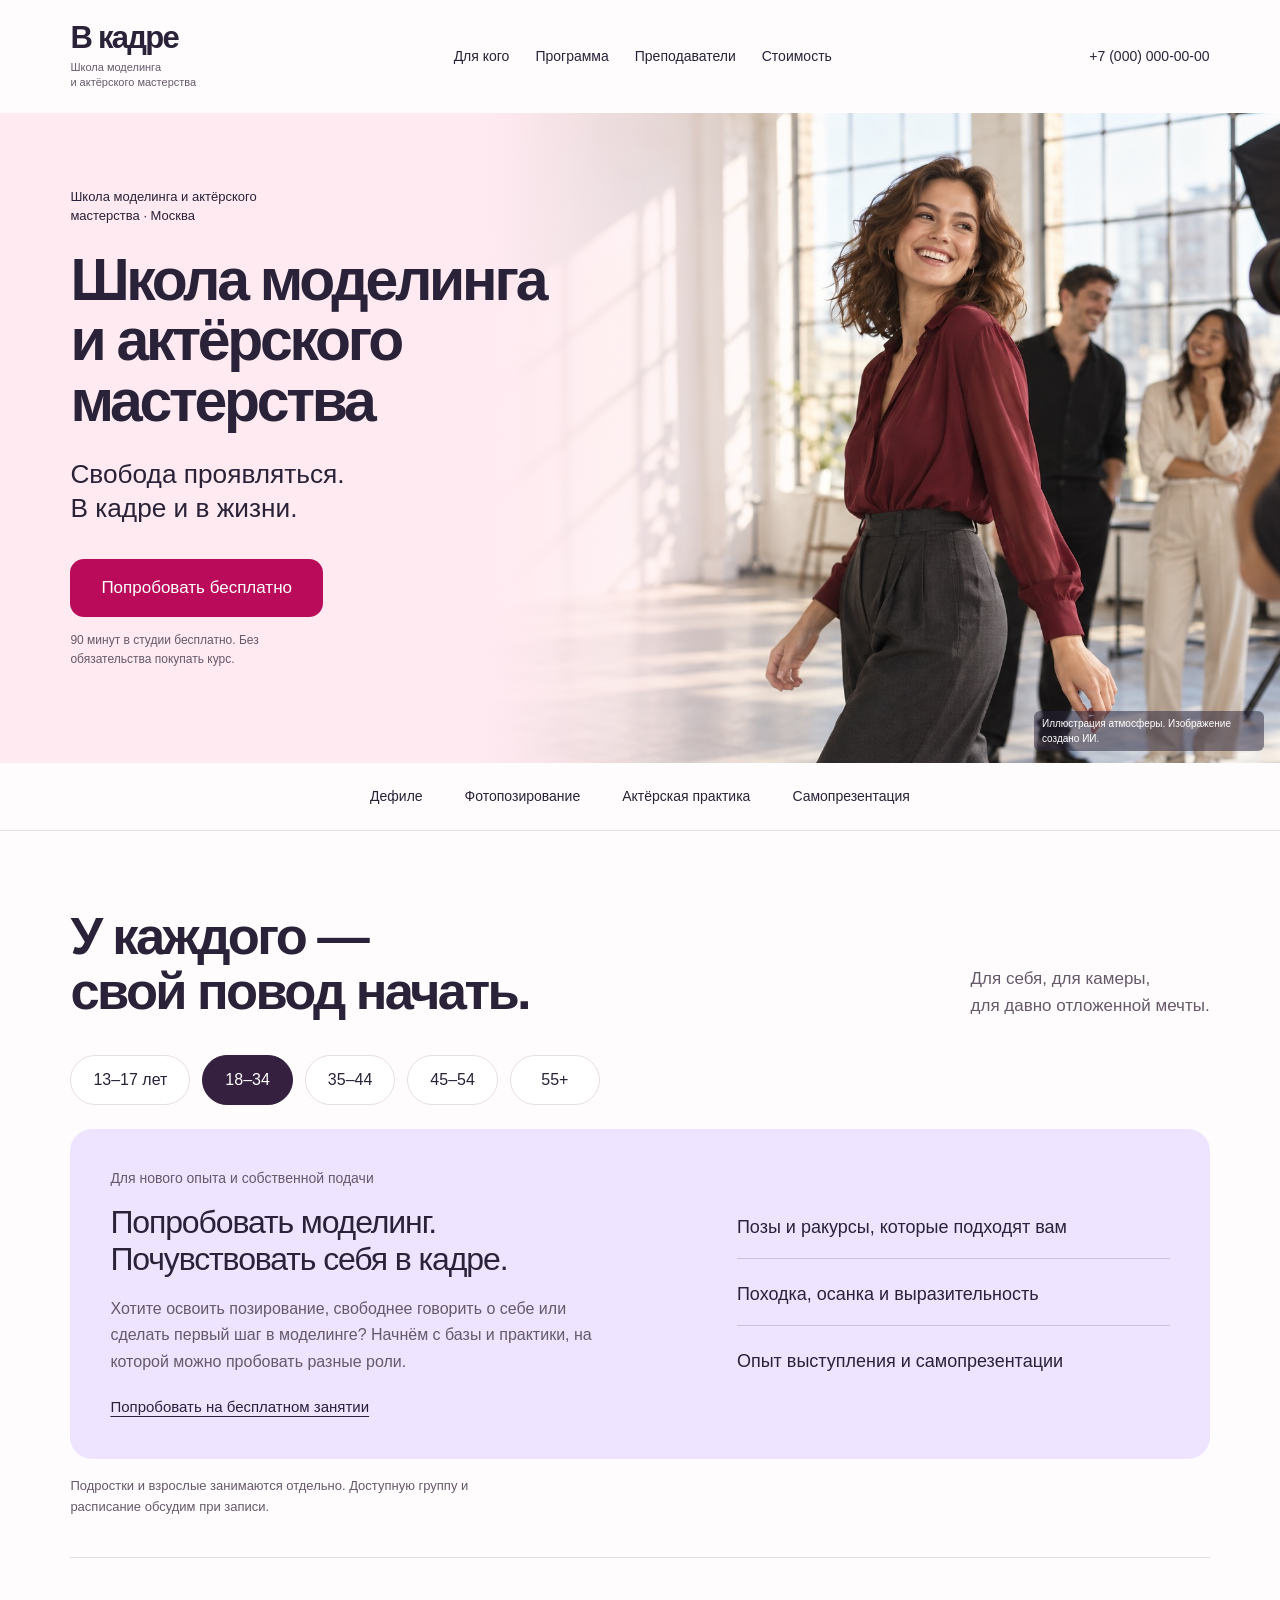
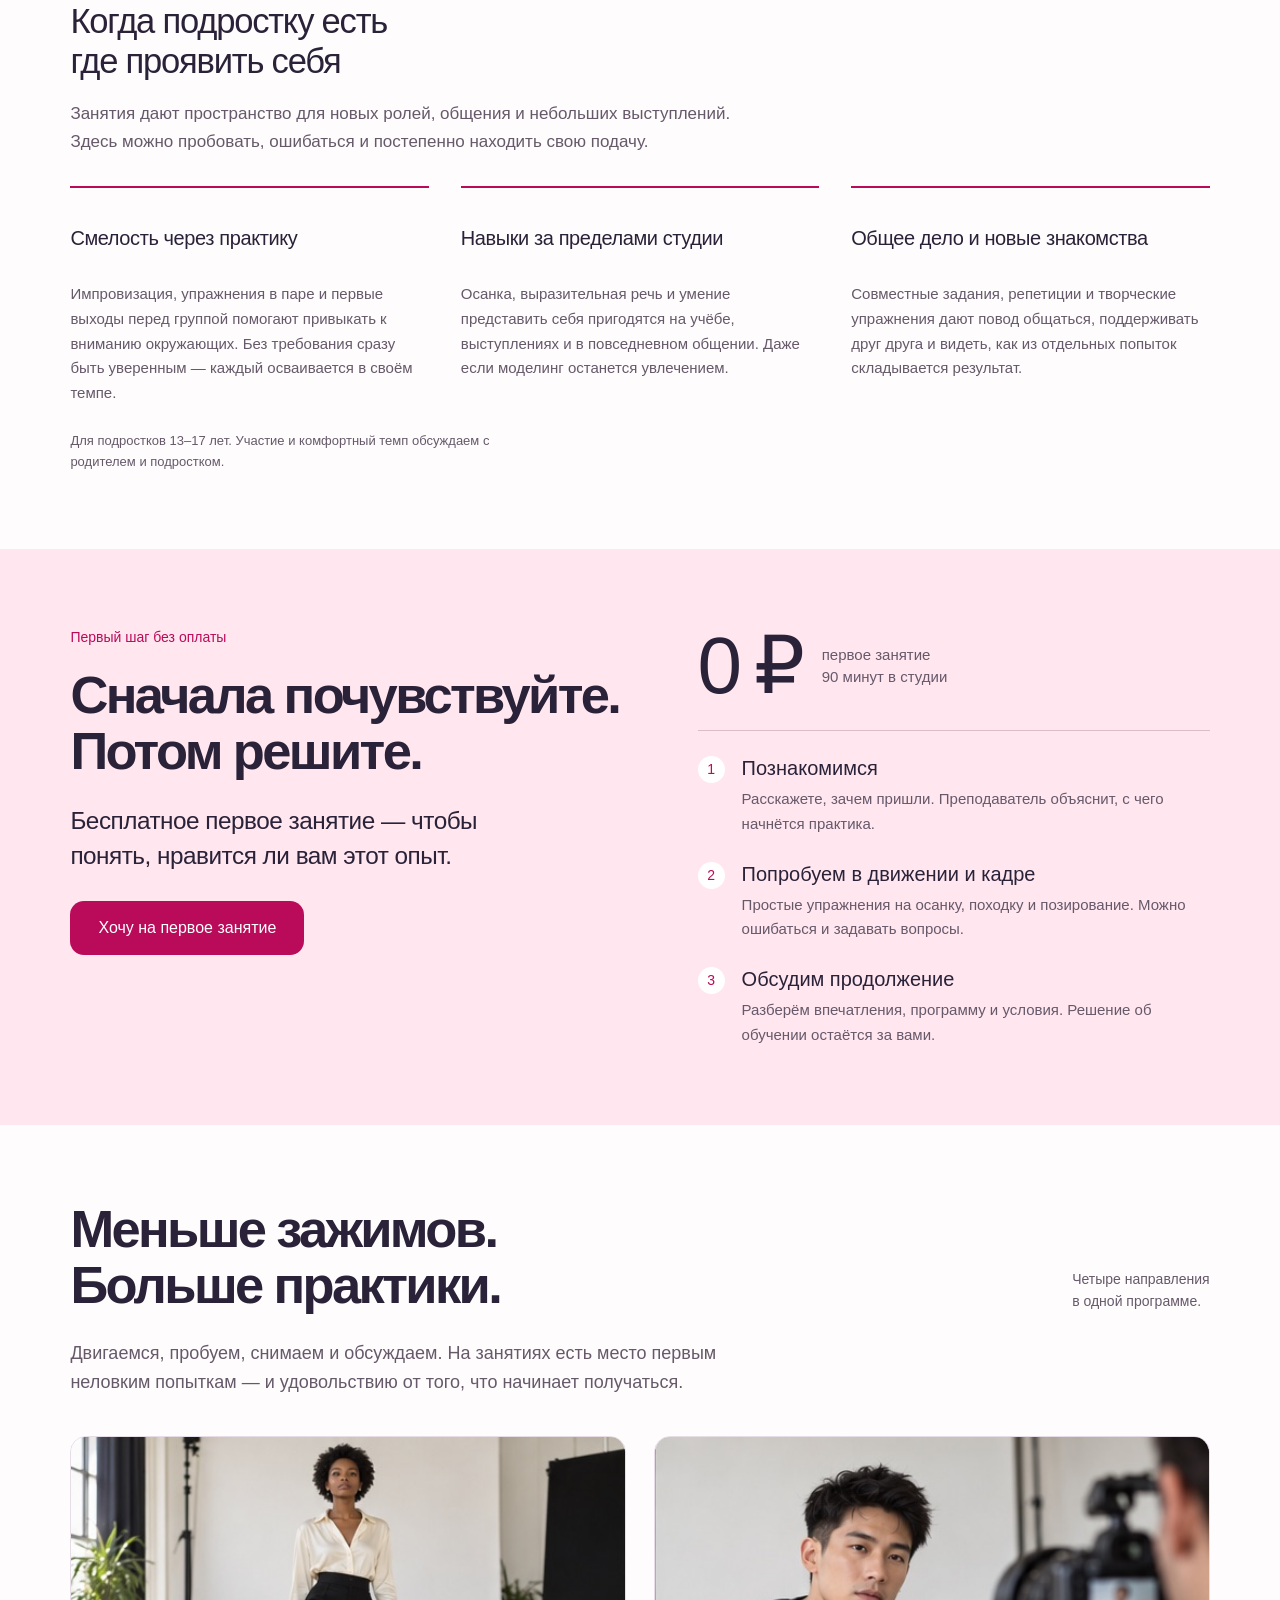
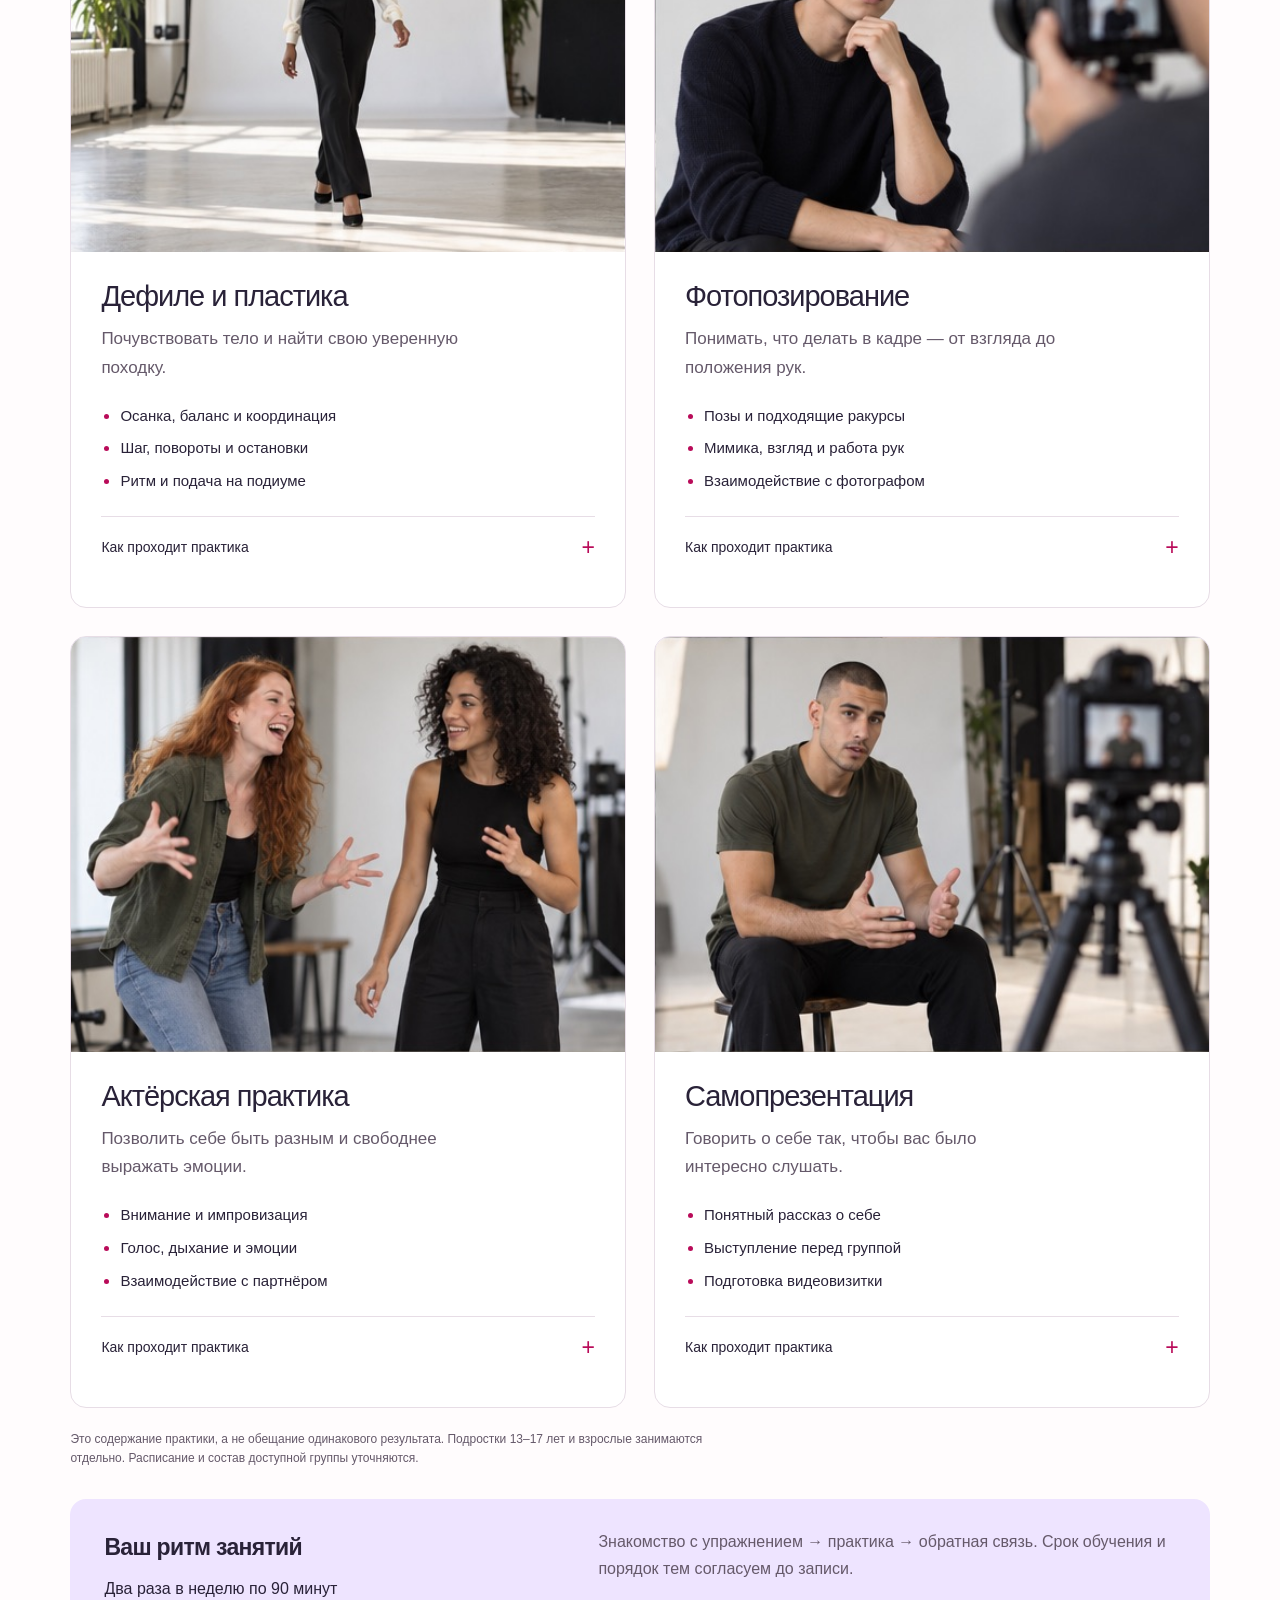
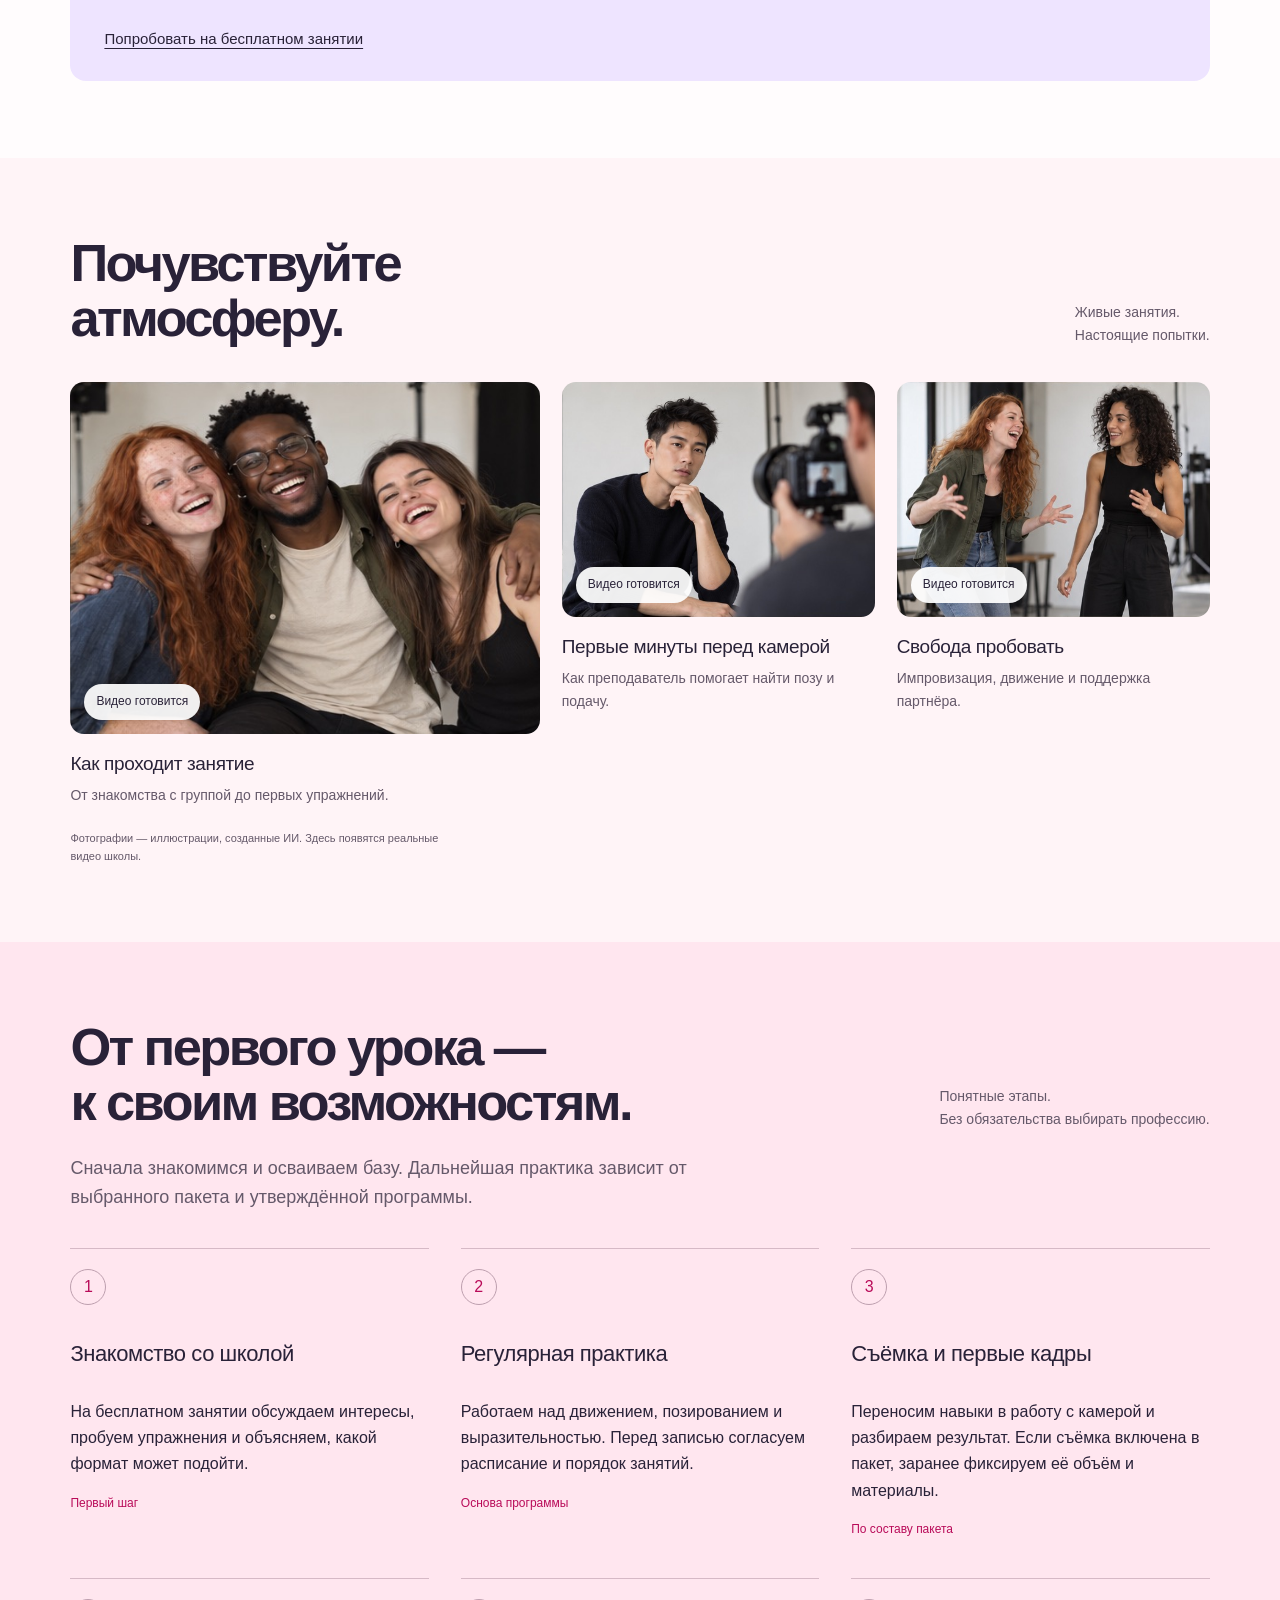
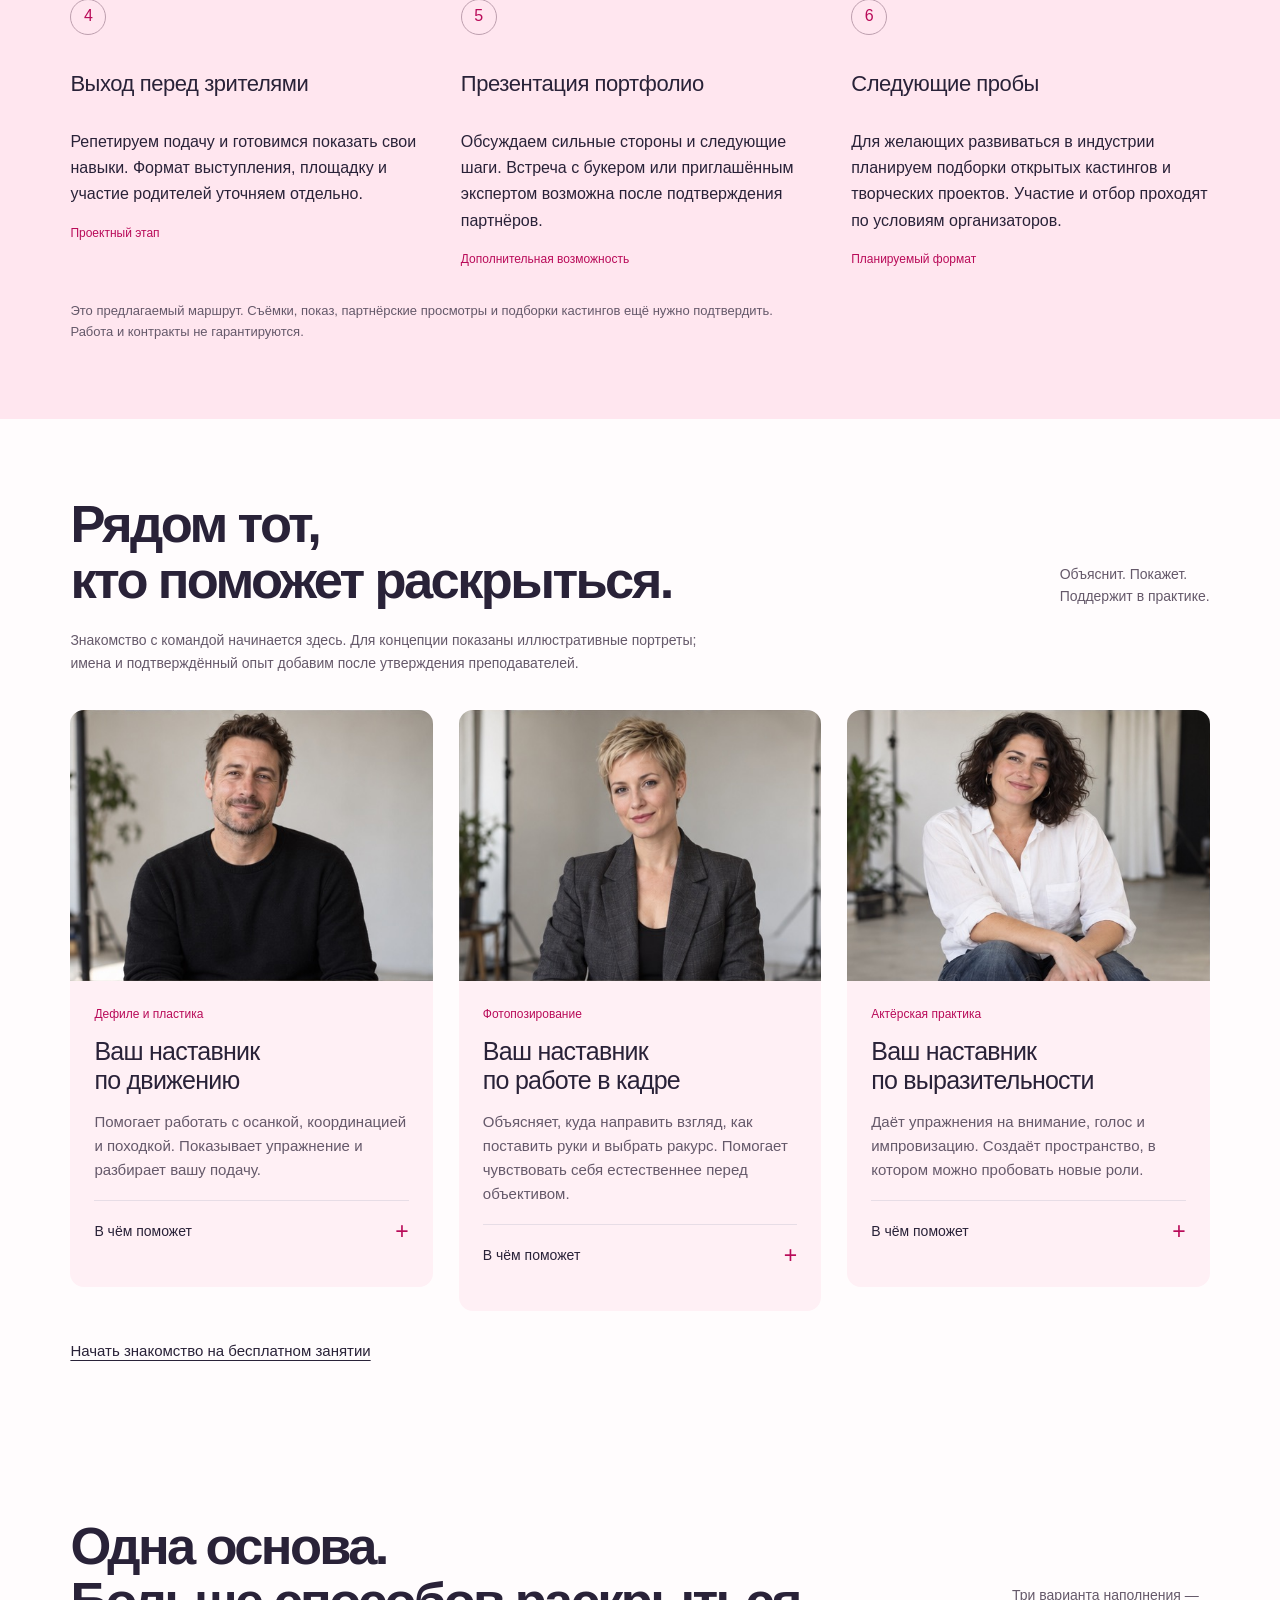
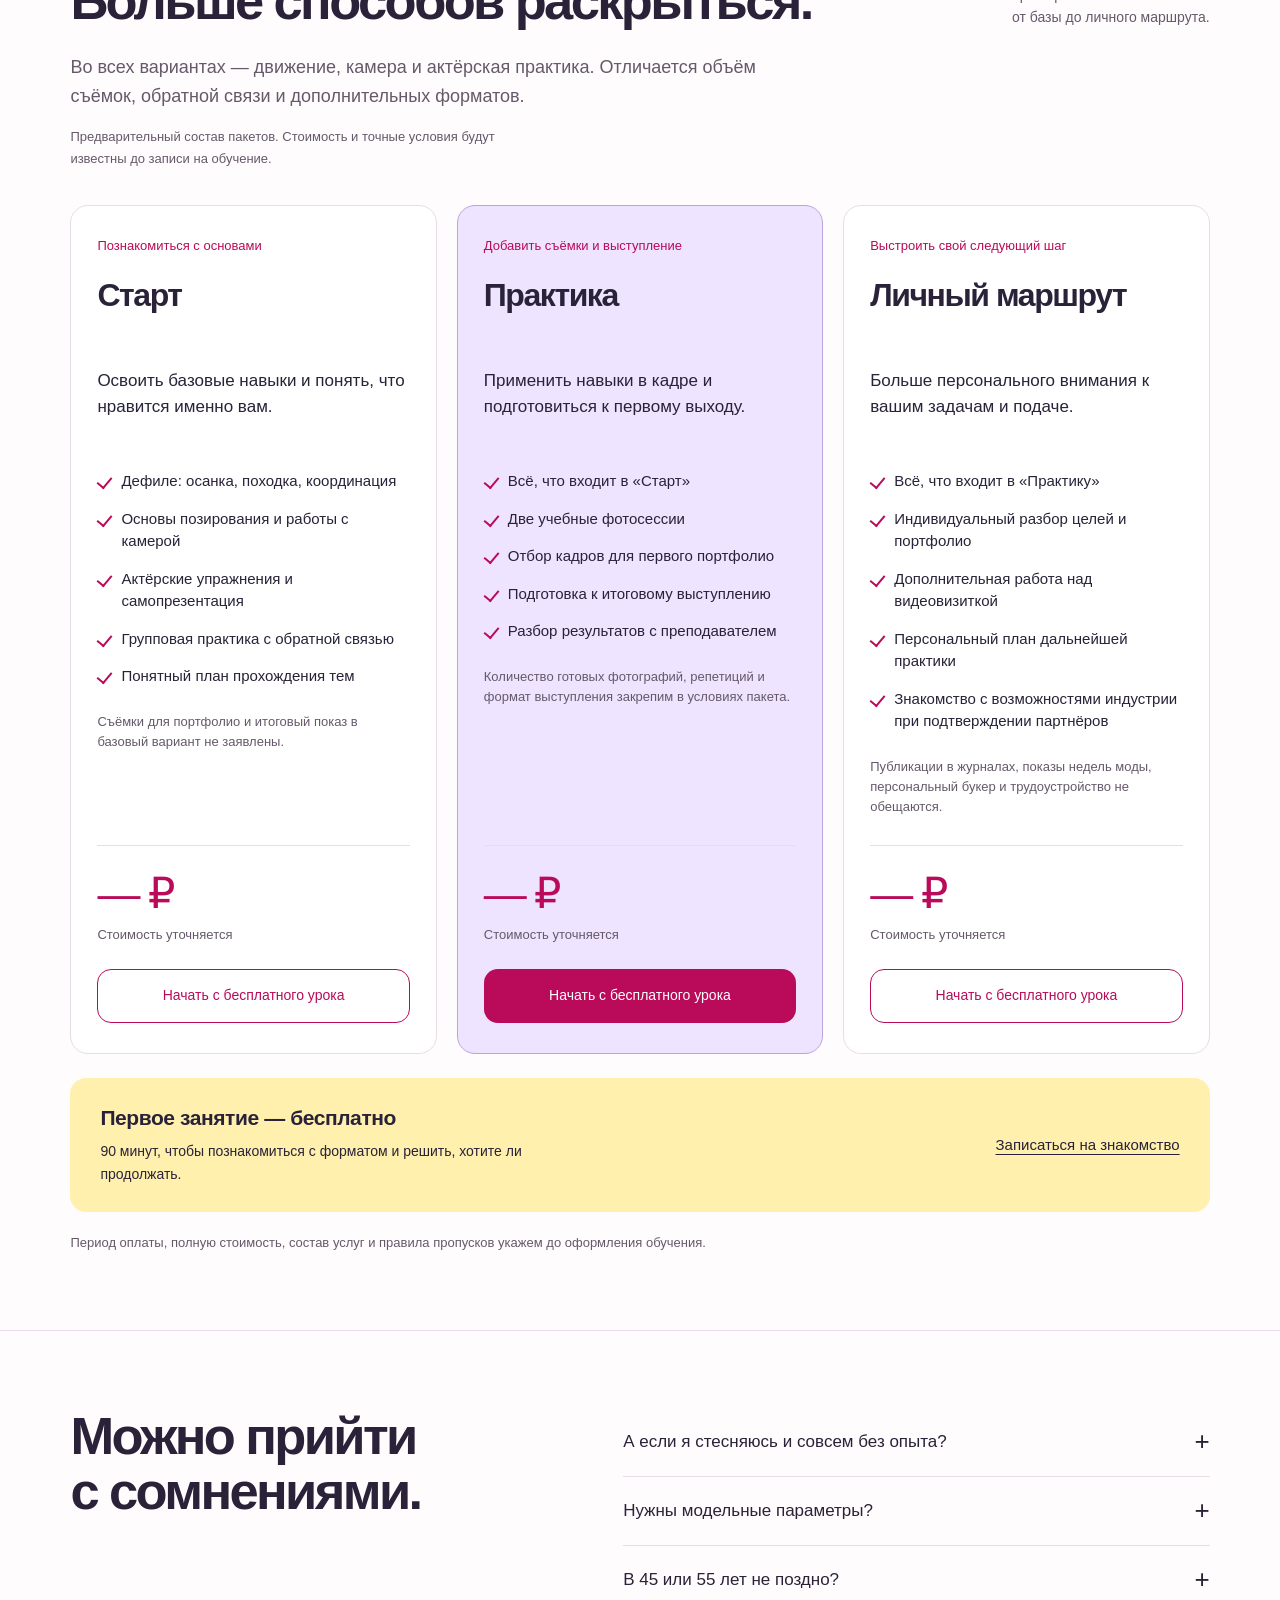
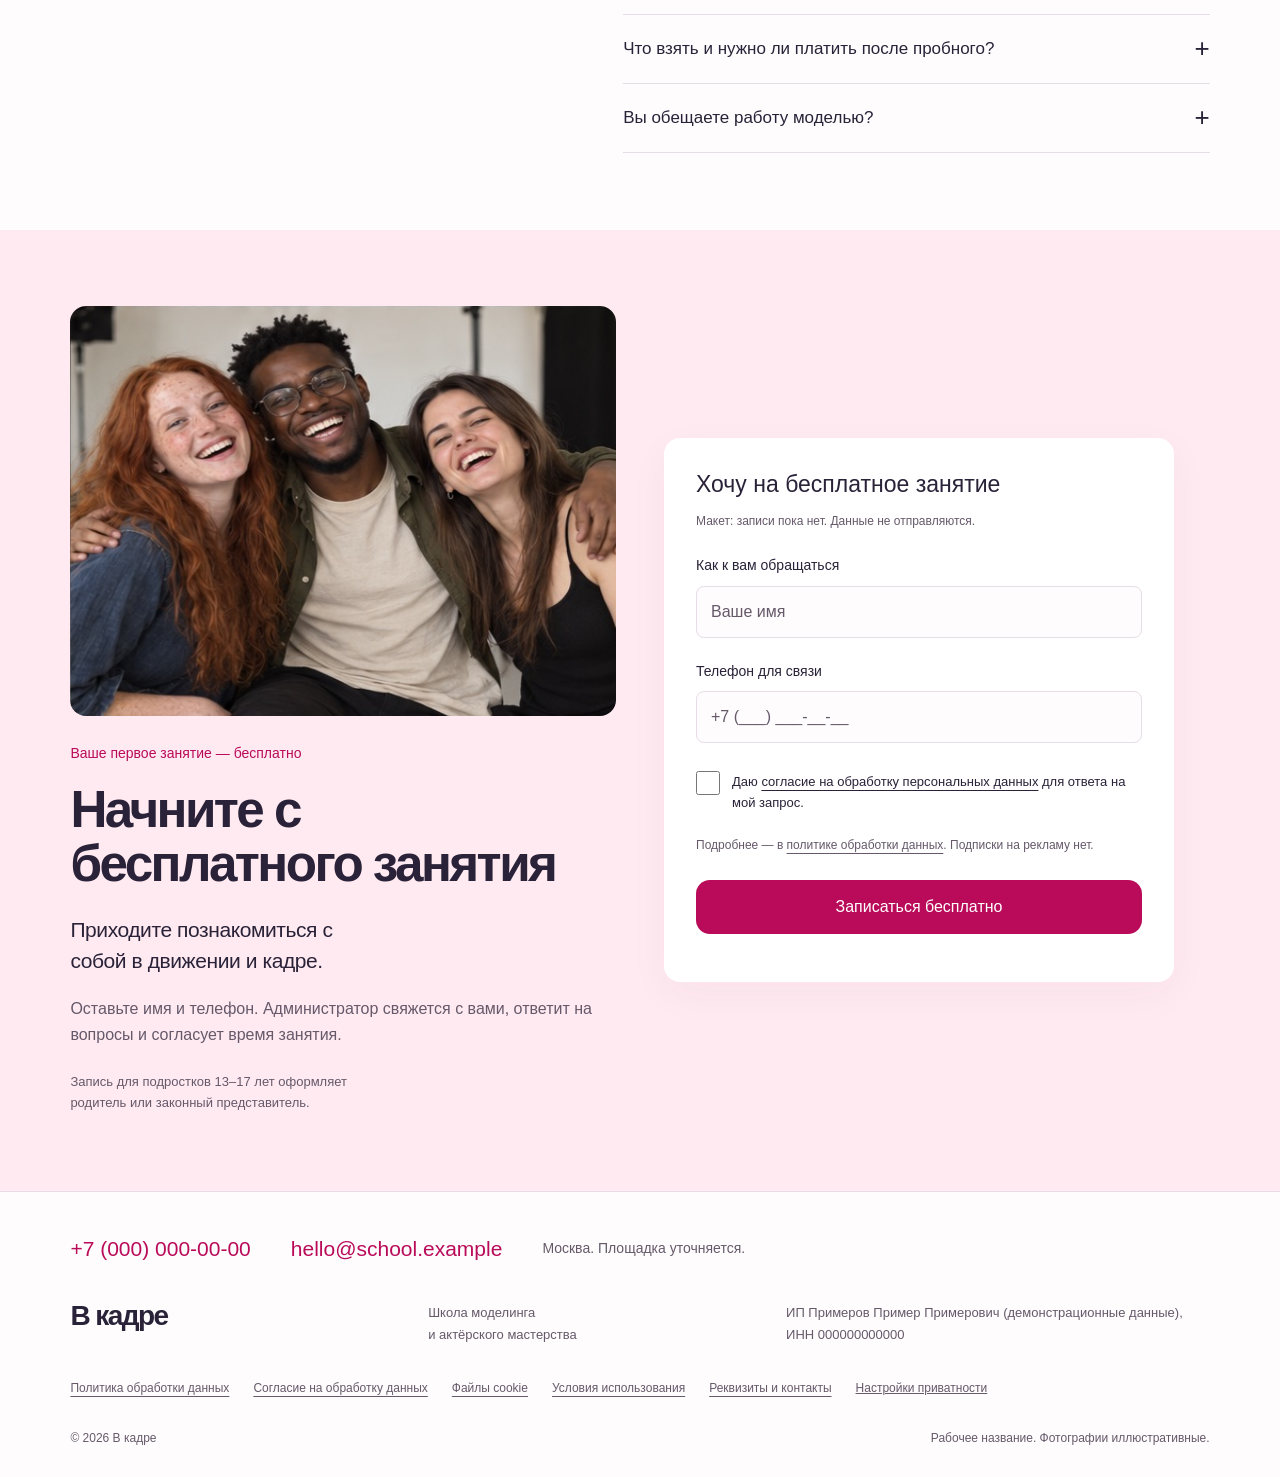
==== commit 07513add: "Polish final call to action and accessible hero description" ====
--- a/index.html
+++ b/index.html
@@ -27,7 +27,7 @@
   <main id="main">
     <section class="hero" aria-labelledby="hero-title">
       <div class="hero-copy"><p class="location">Школа моделинга и актёрского мастерства · Москва</p><h1 id="hero-title">&#1064;&#1082;&#1086;&#1083;&#1072; &#1084;&#1086;&#1076;&#1077;&#1083;&#1080;&#1085;&#1075;&#1072;<br>&#1080; &#1072;&#1082;&#1090;&#1105;&#1088;&#1089;&#1082;&#1086;&#1075;&#1086; &#1084;&#1072;&#1089;&#1090;&#1077;&#1088;&#1089;&#1090;&#1074;&#1072;</h1><p class="hero-description">&#1057;&#1074;&#1086;&#1073;&#1086;&#1076;&#1072; &#1087;&#1088;&#1086;&#1103;&#1074;&#1083;&#1103;&#1090;&#1100;&#1089;&#1103;.<br>&#1042; &#1082;&#1072;&#1076;&#1088;&#1077; &#1080; &#1074; &#1078;&#1080;&#1079;&#1085;&#1080;.</p><a class="button button-dark" href="#enquiry">Попробовать бесплатно</a><p class="hero-schedule">90 минут в студии бесплатно. Без обязательства покупать курс.</p></div>
-      <figure class="hero-visual"><img class="hero-image" src="assets/hero-studio.jpg" alt="Иллюстрация: взрослые участники смеются во время совместного упражнения в студии" width="1536" height="1024" fetchpriority="high"><figcaption>Иллюстрация атмосферы. Изображение создано ИИ.</figcaption><span class="hero-sticker">Можно<br>без опыта</span></figure>
+      <figure class="hero-visual"><img class="hero-image" src="assets/hero-studio.jpg" alt="Иллюстрация: участница фотопрактики в светлой студии" width="1536" height="1024" fetchpriority="high"><figcaption>Иллюстрация атмосферы. Изображение создано ИИ.</figcaption><span class="hero-sticker">Можно<br>без опыта</span></figure>
     </section>
     <div class="intro-strip"><span>Дефиле</span><span>Фотопозирование</span><span>Актёрская практика</span><span>Самопрезентация</span></div>
     <section class="audience section" id="audience" aria-labelledby="audience-title"><div class="section-top"><h2 id="audience-title">У каждого —<br>свой повод начать.</h2><p class="section-aside">Для себя, для камеры,<br>для давно отложенной мечты.</p></div><div class="audience-tabs" role="tablist" aria-label="Выберите возраст"><button type="button" role="tab" id="age-tab-teen" aria-controls="age-panel" aria-selected="false" tabindex="-1" data-age="teen">13–17 лет</button><button type="button" role="tab" id="age-tab-young" aria-controls="age-panel" aria-selected="true" data-age="young">18–34</button><button type="button" role="tab" id="age-tab-adult" aria-controls="age-panel" aria-selected="false" tabindex="-1" data-age="adult">35–44</button><button type="button" role="tab" id="age-tab-mature" aria-controls="age-panel" aria-selected="false" tabindex="-1" data-age="mature">45–54</button><button type="button" role="tab" id="age-tab-silver" aria-controls="age-panel" aria-selected="false" tabindex="-1" data-age="silver">55+</button></div><div class="audience-panel" id="age-panel" role="tabpanel" aria-labelledby="age-tab-young" tabindex="0"><div><p class="audience-kicker" id="age-kicker">Для нового опыта и собственной подачи</p><h3 id="age-title">Попробовать моделинг.<br>Почувствовать себя в кадре.</h3><p id="age-copy">Хотите освоить позирование, свободнее говорить о себе или сделать первый шаг в моделинге? Начнём с базы и практики, на которой можно пробовать разные роли.</p><a class="text-link" href="#enquiry">Попробовать на бесплатном занятии</a></div><ul id="age-benefits"><li>Позы и ракурсы, которые подходят вам</li><li>Походка, осанка и выразительность</li><li>Опыт выступления и самопрезентации</li></ul></div><p class="small-note">Подростки и взрослые занимаются отдельно. Доступную группу и расписание обсудим при записи.</p><div class="parents-block" id="parents"><h3>Когда подростку есть где проявить себя</h3><p class="parents-intro">Занятия дают пространство для новых ролей, общения и небольших выступлений. Здесь можно пробовать, ошибаться и постепенно находить свою подачу.</p><div class="parents-grid"><article><h4>Смелость через практику</h4><p>Импровизация, упражнения в паре и первые выходы перед группой помогают привыкать к вниманию окружающих. Без требования сразу быть уверенным — каждый осваивается в своём темпе.</p></article><article><h4>Навыки за пределами студии</h4><p>Осанка, выразительная речь и умение представить себя пригодятся на учёбе, выступлениях и в повседневном общении. Даже если моделинг останется увлечением.</p></article><article><h4>Общее дело и новые знакомства</h4><p>Совместные задания, репетиции и творческие упражнения дают повод общаться, поддерживать друг друга и видеть, как из отдельных попыток складывается результат.</p></article></div><p class="small-note">Для подростков 13–17 лет. Участие и комфортный темп обсуждаем с родителем и подростком.</p></div>
@@ -56,7 +56,7 @@
 
         <section class="packages section" id="format" aria-labelledby="packages-title"><div class="section-top"><h2 id="packages-title">Одна основа.<br>Больше способов раскрыться.</h2><p class="section-aside">Три варианта наполнения —<br>от базы до личного маршрута.</p></div><p class="packages-intro">Во всех вариантах — движение, камера и актёрская практика. Отличается объём съёмок, обратной связи и дополнительных форматов.</p><p class="package-draft-note">Предварительный состав пакетов. Стоимость и точные условия будут известны до записи на обучение.</p><div class="package-grid"><article class="package-card" aria-labelledby="package-start"><p class="package-kicker">Познакомиться с основами</p><h3 id="package-start">Старт</h3><p class="package-promise">Освоить базовые навыки и понять, что нравится именно вам.</p><ul class="package-features"><li>Дефиле: осанка, походка, координация</li><li>Основы позирования и работы с камерой</li><li>Актёрские упражнения и самопрезентация</li><li>Групповая практика с обратной связью</li><li>Понятный план прохождения тем</li></ul><p class="package-scope">Съёмки для портфолио и итоговый показ в базовый вариант не заявлены.</p><div class="package-bottom"><p class="package-price" data-plan-price="start">— ₽</p><p class="package-period" data-plan-period="start">Стоимость уточняется</p><a class="button button-outline" href="#enquiry">Начать с бесплатного урока</a></div></article><article class="package-card package-featured" aria-labelledby="package-practice"><p class="package-kicker">Добавить съёмки и выступление</p><h3 id="package-practice">Практика</h3><p class="package-promise">Применить навыки в кадре и подготовиться к первому выходу.</p><ul class="package-features"><li>Всё, что входит в «Старт»</li><li>Две учебные фотосессии</li><li>Отбор кадров для первого портфолио</li><li>Подготовка к итоговому выступлению</li><li>Разбор результатов с преподавателем</li></ul><p class="package-scope">Количество готовых фотографий, репетиций и формат выступления закрепим в условиях пакета.</p><div class="package-bottom"><p class="package-price" data-plan-price="practice">— ₽</p><p class="package-period" data-plan-period="practice">Стоимость уточняется</p><a class="button button-dark" href="#enquiry">Начать с бесплатного урока</a></div></article><article class="package-card" aria-labelledby="package-direction"><p class="package-kicker">Выстроить свой следующий шаг</p><h3 id="package-direction">Личный маршрут</h3><p class="package-promise">Больше персонального внимания к вашим задачам и подаче.</p><ul class="package-features"><li>Всё, что входит в «Практику»</li><li>Индивидуальный разбор целей и портфолио</li><li>Дополнительная работа над видеовизиткой</li><li>Персональный план дальнейшей практики</li><li>Знакомство с возможностями индустрии при подтверждении партнёров</li></ul><p class="package-scope">Публикации в журналах, показы недель моды, персональный букер и трудоустройство не обещаются.</p><div class="package-bottom"><p class="package-price" data-plan-price="direction">— ₽</p><p class="package-period" data-plan-period="direction">Стоимость уточняется</p><a class="button button-outline" href="#enquiry">Начать с бесплатного урока</a></div></article></div><div class="package-first-step"><p><strong>Первое занятие — бесплатно</strong><span>90 минут, чтобы познакомиться с форматом и решить, хотите ли продолжать.</span></p><a href="#enquiry">Записаться на знакомство</a></div><p class="small-note">Период оплаты, полную стоимость, состав услуг и правила пропусков укажем до оформления обучения.</p></section>
 <section class="questions section" id="questions" aria-labelledby="faq-title"><h2 id="faq-title">Можно прийти<br>с сомнениями.</h2><div class="faq-list"><details><summary>А если я стесняюсь и совсем без опыта?<span aria-hidden="true">+</span></summary><p>С этого и можно начать. На первом занятии познакомимся с вашей подготовкой и предложим простые упражнения. Не нужно заранее уметь позировать или выступать.</p></details><details><summary>Нужны модельные параметры?<span aria-hidden="true">+</span></summary><p>Для обучения позированию, движению и самопрезентации подиумные параметры не являются целью. Условия участия в конкретной группе обсудим до записи. Кастинги на работу — отдельная история.</p></details><details><summary>В 45 или 55 лет не поздно?<span aria-hidden="true">+</span></summary><p>Осваивать новые навыки и творческую практику можно в разном возрасте. Обсудим вашу цель, комфортный темп и доступную группу. Подростки и взрослые занимаются отдельно.</p></details><details><summary>Что взять и нужно ли платить после пробного?<span aria-hidden="true">+</span></summary><p>Удобную одежду и сменную обувь; детали уточним при подтверждении записи. Первое занятие бесплатно, покупать курс после него необязательно.</p></details><details><summary>Вы обещаете работу моделью?<span aria-hidden="true">+</span></summary><p>Нет. Мы предлагаем обучение навыкам. Коммерческие съёмки, контракты и заработок не гарантируются.</p></details></div></section>
-    <section class="enquiry section" id="enquiry" aria-labelledby="enquiry-title"><div class="enquiry-copy"><div class="photo-tile tile-7 enquiry-atmosphere" role="img" aria-label="Creative workshop atmosphere, AI illustration"></div><p class="section-label">Ваше первое занятие — бесплатно</p><h2 id="enquiry-title">Один урок.<br>Много новых<br>ощущений.</h2><p class="lead">Приходите познакомиться с собой в движении и кадре.</p><p class="enquiry-followup">Оставьте имя и телефон. Администратор свяжется с вами, ответит на вопросы и согласует время занятия.</p><p class="small-note">Запись для подростков 13–17 лет оформляет родитель или законный представитель.</p></div><form id="lead-form" class="lead-form" novalidate><h3>Хочу на бесплатное занятие</h3><p class="form-preview-note" id="form-readiness">Макет: записи пока нет. Данные не отправляются.</p><label for="name">Как к вам обращаться</label><input id="name" name="name" autocomplete="given-name" maxlength="80" placeholder="Ваше имя" aria-describedby="name-error" required><p class="field-error" id="name-error" hidden></p><label for="phone">Телефон для связи</label><input id="phone" name="phone" type="tel" inputmode="tel" autocomplete="tel" maxlength="24" placeholder="+7 (___) ___-__-__" aria-describedby="phone-error" required><p class="field-error" id="phone-error" hidden></p><div class="honeypot" aria-hidden="true"><label for="website">Оставьте поле пустым</label><input id="website" name="website" autocomplete="off" tabindex="-1"></div><label class="consent-control"><input name="consent" id="consent" type="checkbox" aria-describedby="consent-error" required><span>Даю <a href="consent.html" target="_blank" rel="noopener">согласие на обработку персональных данных</a> для ответа на мой запрос.</span></label><p class="field-error" id="consent-error" hidden></p><p class="privacy-hint">Подробнее — в <a href="privacy.html" target="_blank" rel="noopener">политике обработки данных</a>. Подписки на рекламу нет.</p><button class="button button-dark" id="submit-lead" type="submit">Записаться бесплатно</button><p id="form-status" class="form-status" role="status" aria-live="polite"></p><noscript><p>Для формы нужен JavaScript.</p></noscript></form></section>
+    <section class="enquiry section" id="enquiry" aria-labelledby="enquiry-title"><div class="enquiry-copy"><div class="photo-tile tile-7 enquiry-atmosphere" role="img" aria-label="Creative workshop atmosphere, AI illustration"></div><p class="section-label">Ваше первое занятие — бесплатно</p><h2 id="enquiry-title">Начните с бесплатного занятия</h2><p class="lead">Приходите познакомиться с собой в движении и кадре.</p><p class="enquiry-followup">Оставьте имя и телефон. Администратор свяжется с вами, ответит на вопросы и согласует время занятия.</p><p class="small-note">Запись для подростков 13–17 лет оформляет родитель или законный представитель.</p></div><form id="lead-form" class="lead-form" novalidate><h3>Хочу на бесплатное занятие</h3><p class="form-preview-note" id="form-readiness">Макет: записи пока нет. Данные не отправляются.</p><label for="name">Как к вам обращаться</label><input id="name" name="name" autocomplete="given-name" maxlength="80" placeholder="Ваше имя" aria-describedby="name-error" required><p class="field-error" id="name-error" hidden></p><label for="phone">Телефон для связи</label><input id="phone" name="phone" type="tel" inputmode="tel" autocomplete="tel" maxlength="24" placeholder="+7 (___) ___-__-__" aria-describedby="phone-error" required><p class="field-error" id="phone-error" hidden></p><div class="honeypot" aria-hidden="true"><label for="website">Оставьте поле пустым</label><input id="website" name="website" autocomplete="off" tabindex="-1"></div><label class="consent-control"><input name="consent" id="consent" type="checkbox" aria-describedby="consent-error" required><span>Даю <a href="consent.html" target="_blank" rel="noopener">согласие на обработку персональных данных</a> для ответа на мой запрос.</span></label><p class="field-error" id="consent-error" hidden></p><p class="privacy-hint">Подробнее — в <a href="privacy.html" target="_blank" rel="noopener">политике обработки данных</a>. Подписки на рекламу нет.</p><button class="button button-dark" id="submit-lead" type="submit">Записаться бесплатно</button><p id="form-status" class="form-status" role="status" aria-live="polite"></p><noscript><p>Для формы нужен JavaScript.</p></noscript></form></section>
   </main>
   <footer class="footer" id="contacts"><div class="footer-contact"><a class="phone-value" href="#enquiry">Phone</a><span class="email-value">Email</span><p class="studio-value">Moscow</p></div><div class="footer-top"><a class="brand" href="./">В кадре</a><p>Школа моделинга<br>и актёрского мастерства</p><p class="operator-label">Реквизиты оператора будут опубликованы до открытия записи.</p></div><div class="footer-links"><a href="privacy.html">Политика обработки данных</a><a href="consent.html">Согласие на обработку данных</a><a href="cookies.html">Файлы cookie</a><a href="terms.html">Условия использования</a><a href="details.html">Реквизиты и контакты</a><button type="button" data-privacy-open>Настройки приватности</button></div><div class="footer-bottom"><span>© <span id="year">2026</span> В кадре</span><span>Рабочее название. Фотографии иллюстративные.</span></div></footer>
   <div class="mobile-action"><a class="phone-value mobile-call" href="#contacts" aria-label="Контакты школы">Контакты</a><a class="button button-dark" href="#enquiry">Записаться бесплатно</a></div>
